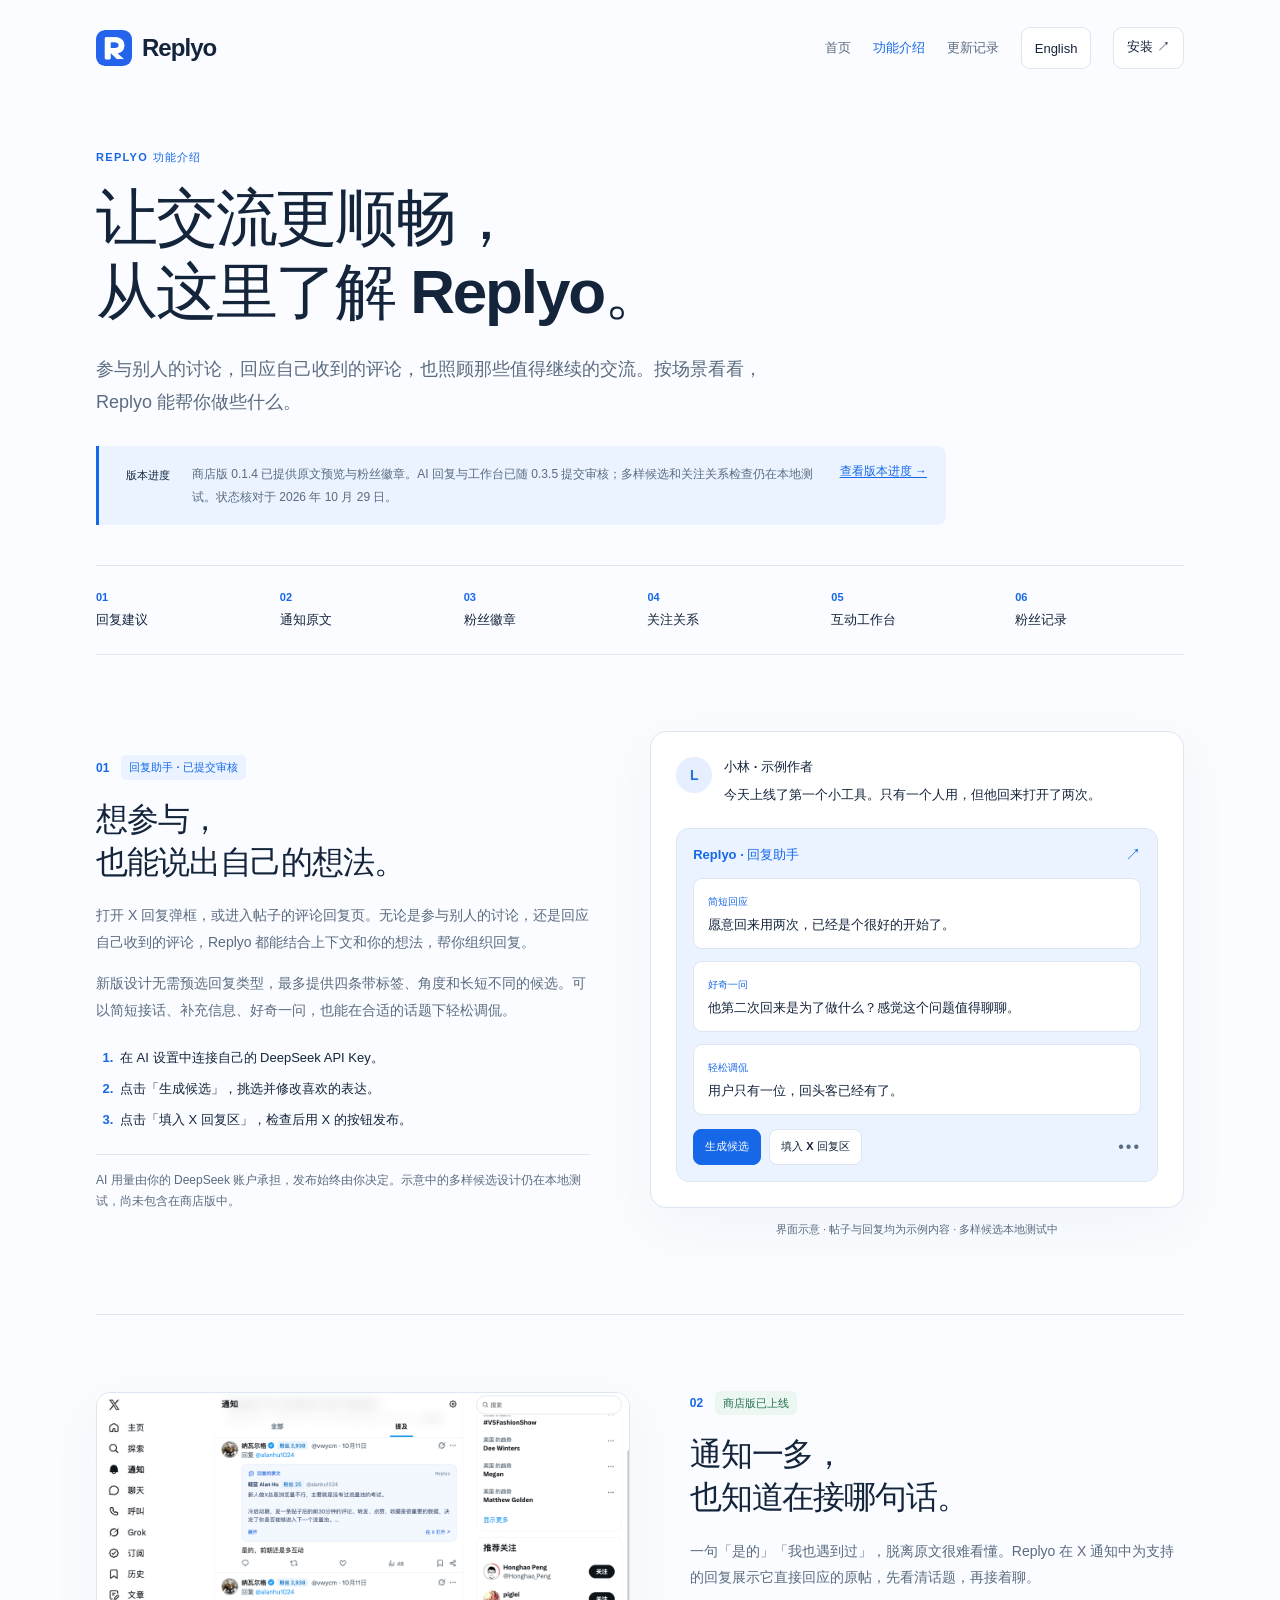
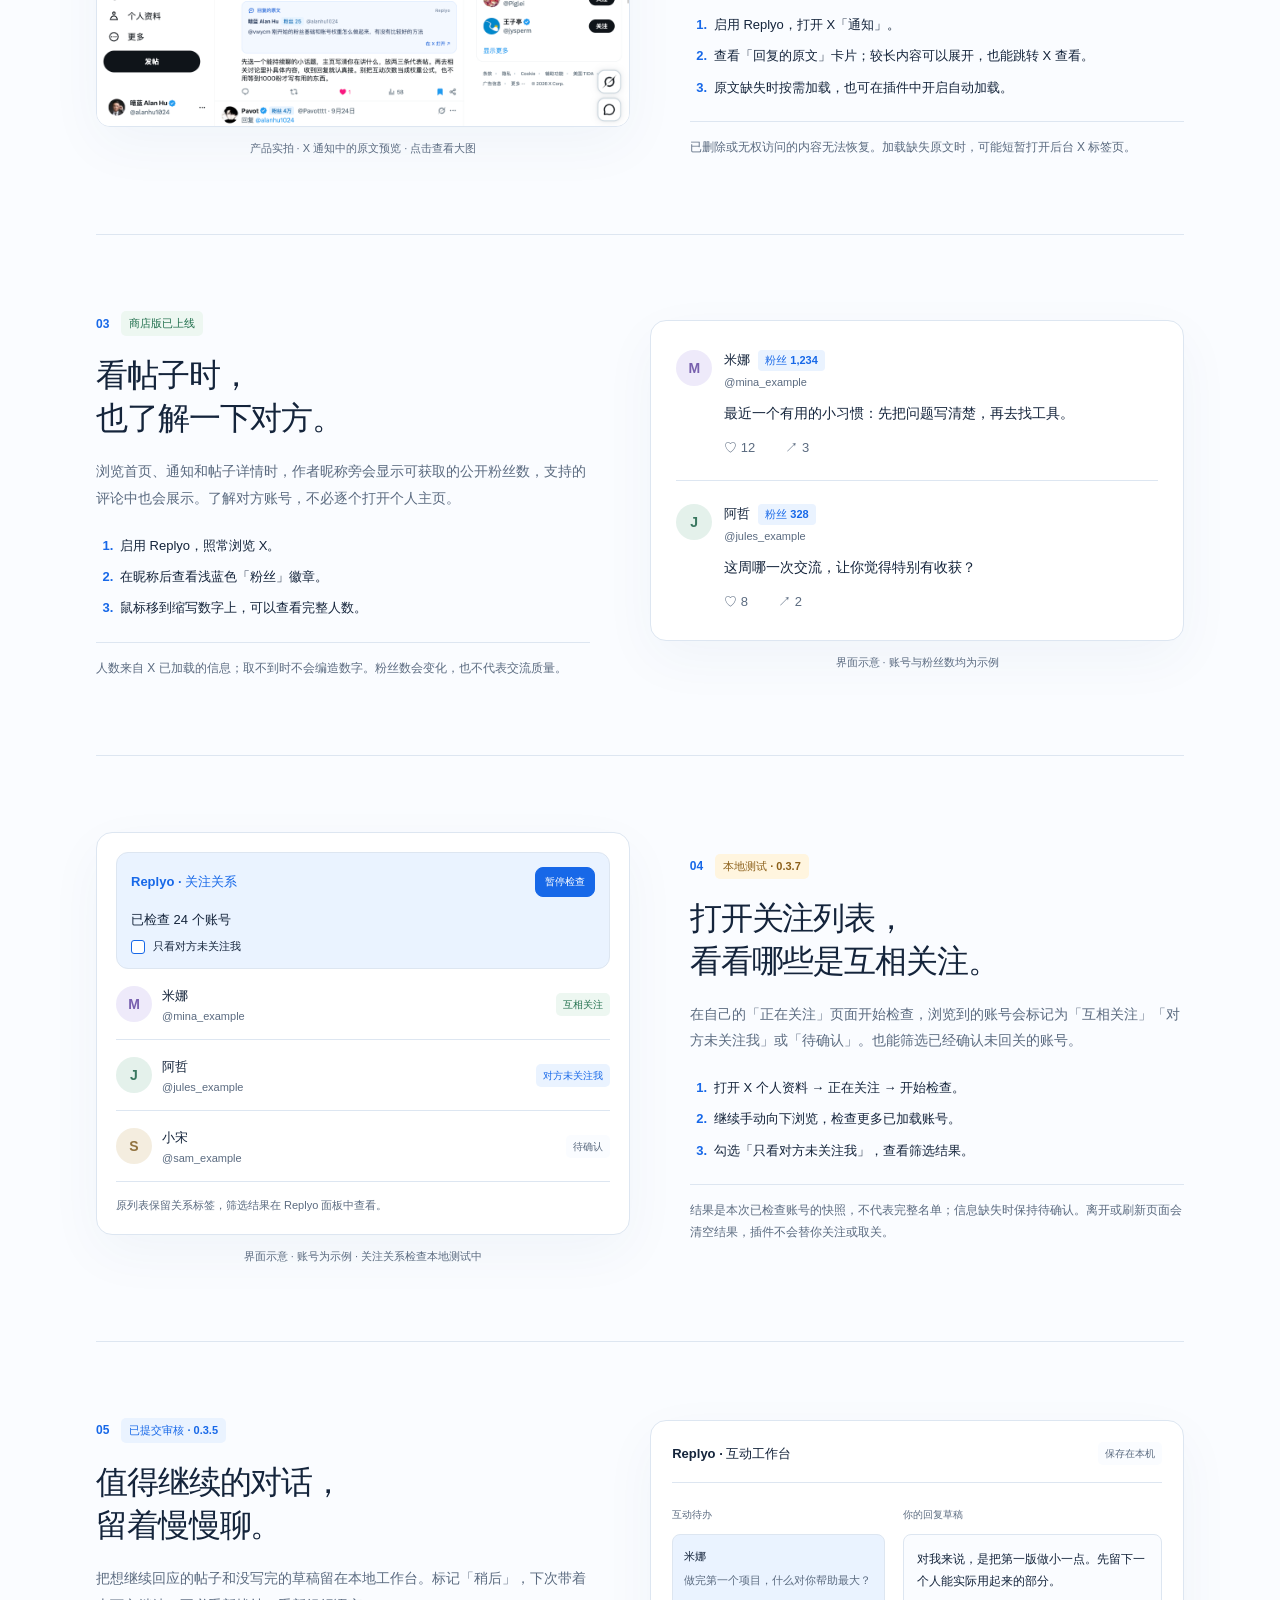
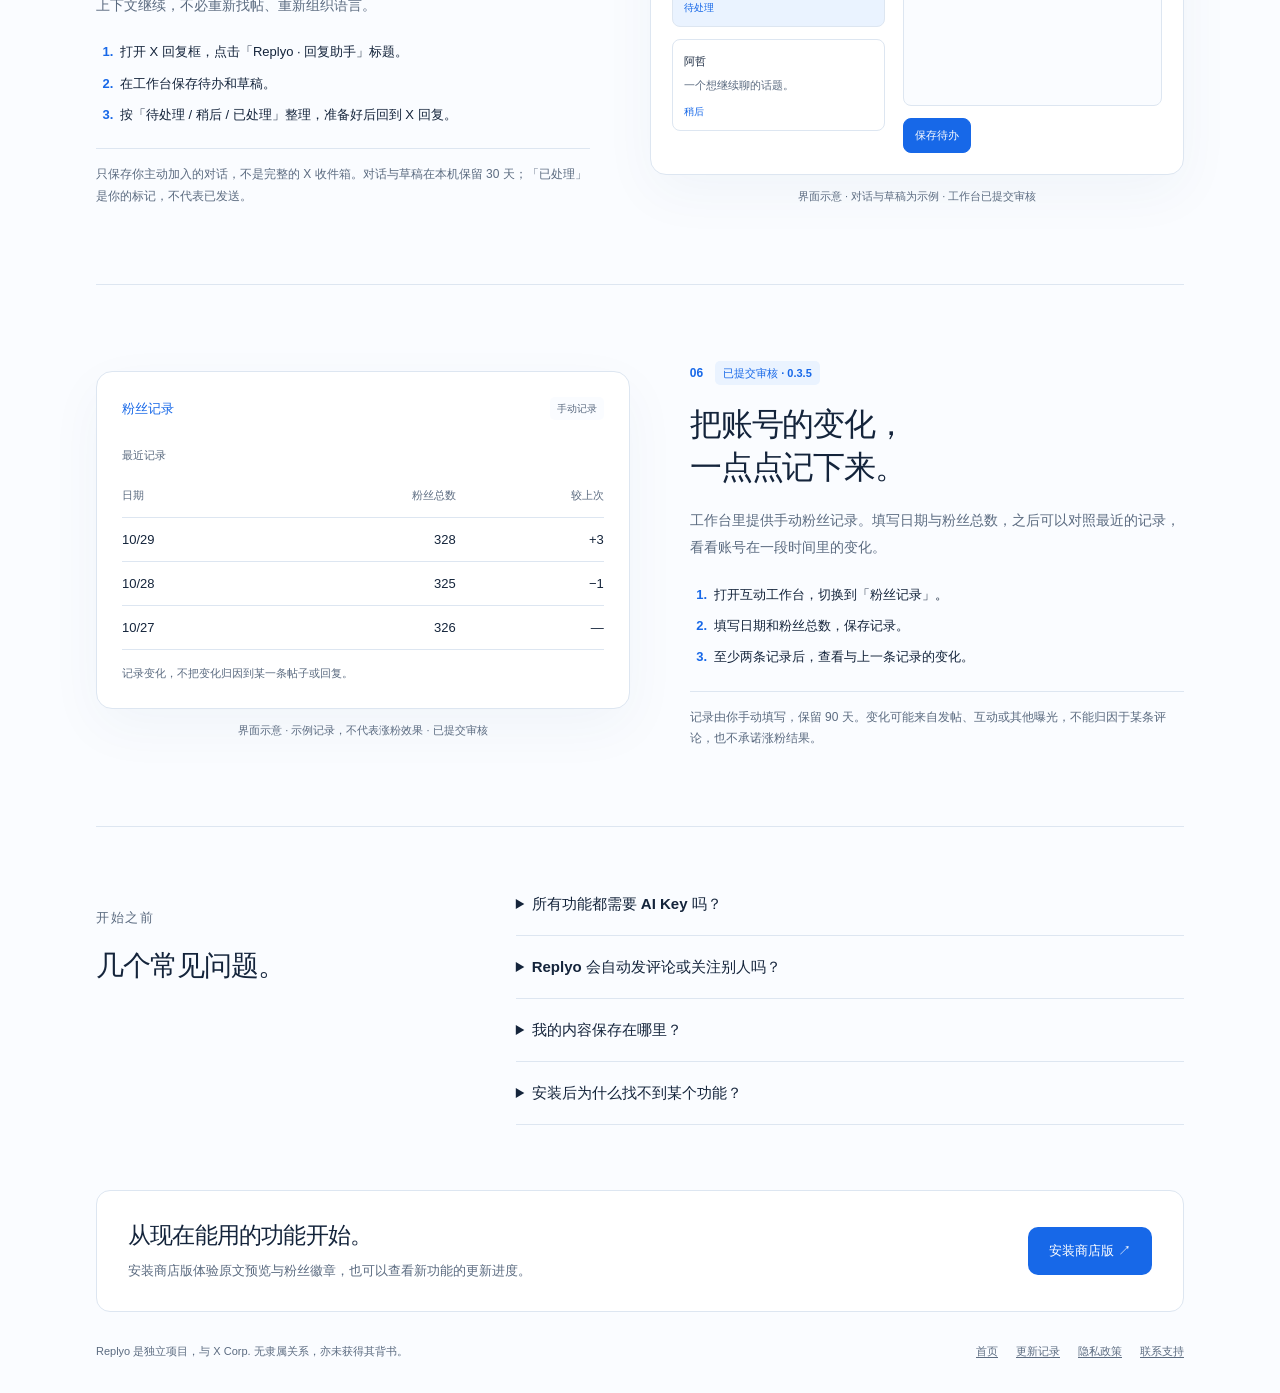
==== features.html @ 8ba9a34f "Add bilingual feature guide, release updates, and homepage navigation" ====
<!doctype html>
<html lang="zh-CN">
<head>
  <meta charset="utf-8">
  <meta name="viewport" content="width=device-width, initial-scale=1">
  <meta name="color-scheme" content="light dark">
  <meta name="theme-color" content="#1768e8">
  <meta name="description" content="完整了解 Replyo：回复建议、通知原文、粉丝徽章、关注关系检查、互动工作台与粉丝记录。按场景查看功能、使用方式和版本进度。" data-en-content="Explore every Replyo feature: reply ideas, notification context, follower badges, following checks, a conversation workspace and manual follower records. See how each works and when it is available.">
  <meta property="og:title" content="Replyo · 功能介绍" data-en-content="Replyo — Feature guide">
  <meta property="og:description" content="六个场景，了解 Replyo 如何帮你参与讨论、接住回应。" data-en-content="Six ways Replyo helps you join conversations and keep them going.">
  <meta property="og:type" content="website">
  <link rel="canonical" href="https://alanhu1024.github.io/replyo-site/features.html">
  <link rel="icon" type="image/png" href="icons/128.png">
  <link rel="stylesheet" href="features.css">
  <script src="features.js" defer></script>
  <title data-en="Replyo — Feature guide">Replyo · 功能介绍</title>
</head>
<body>
  <a class="skip-link" href="#main" data-en="Skip to content">跳到正文</a>
  <header class="site-header wrap">
    <a class="brand" href="index.html" aria-label="Replyo"><img src="icons/128.png" width="36" height="36" alt=""><span>Replyo</span></a>
    <nav class="site-nav" aria-label="主导航" data-en-aria="Main navigation">
      <a href="index.html" data-en="Home">首页</a>
      <a href="features.html" aria-current="page" data-en="Features">功能介绍</a>
      <a href="updates.html" data-en="Updates">更新记录</a>
      <button id="language-switch" class="language-switch" type="button" lang="en" aria-label="Switch to English" hidden>English</button>
      <a class="nav-install" href="https://chromewebstore.google.com/detail/gpedoibklaibdbjchonpnblacnphocmi" target="_blank" rel="noopener noreferrer" data-en="Install ↗">安装 ↗</a>
    </nav>
  </header>

  <main id="main" class="wrap">
    <section class="guide-intro" aria-labelledby="page-title">
      <p class="eyebrow" data-en="The Replyo guide">REPLYO 功能介绍</p>
      <h1 id="page-title" data-en="More room for the conversation.">让交流更顺畅，<br class="zh-break">从这里了解 Replyo。</h1>
      <p class="lede" data-en="Reply to a post that interests you, respond to comments on your own, and return to conversations worth continuing. Explore what Replyo can help with, one situation at a time.">参与别人的讨论，回应自己收到的评论，也照顾那些值得继续的交流。按场景看看，Replyo 能帮你做些什么。</p>
      <div class="release-summary">
        <span class="status" data-en="Release status">版本进度</span><p data-en="Reply context and follower badges are available in store version 0.1.4. AI replies and the workspace were submitted in 0.3.5; varied ideas and following checks remain in local testing. Status checked October 29, 2026.">商店版 0.1.4 已提供原文预览与粉丝徽章。AI 回复与工作台已随 0.3.5 提交审核；多样候选和关注关系检查仍在本地测试。状态核对于 2026 年 10 月 29 日。</p>
        <a href="updates.html" data-en="View release progress →">查看版本进度 →</a>
      </div>
    </section>

    <nav class="chapter-nav" aria-label="功能目录" data-en-aria="Feature contents">
      <a href="#reply-assistant"><span>01</span><strong data-en="Reply ideas">回复建议</strong></a>
      <a href="#reply-context"><span>02</span><strong data-en="Reply context">通知原文</strong></a>
      <a href="#follower-badges"><span>03</span><strong data-en="Follower badges">粉丝徽章</strong></a>
      <a href="#following-check"><span>04</span><strong data-en="Following checks">关注关系</strong></a>
      <a href="#workspace"><span>05</span><strong data-en="Your workspace">互动工作台</strong></a>
      <a href="#follower-log"><span>06</span><strong data-en="Follower records">粉丝记录</strong></a>
    </nav>

    <section class="feature-section" id="reply-assistant" aria-labelledby="reply-title">
      <div class="feature-copy">
        <div class="section-meta"><span class="number">01</span><span class="status pending" data-en="Reply assistant · Submitted for review">回复助手 · 已提交审核</span></div>
        <h2 id="reply-title" data-en="Find a way to say what you think.">想参与，<br>也能说出自己的想法。</h2>
        <p data-en="Open X’s reply dialog or the reply area on a post’s detail page. Replyo helps you turn the post and your own thoughts into a draft—whether you are joining someone else’s discussion or answering a comment on your post.">打开 X 回复弹框，或进入帖子的评论回复页。无论是参与别人的讨论，还是回应自己收到的评论，Replyo 都能结合上下文和你的想法，帮你组织回复。</p>
        <p data-en="The next design offers up to four labeled ideas with different angles and lengths, without asking you to choose a type first. Keep it short, add useful information, ask a question or share a friendly joke when the topic fits.">新版设计无需预选回复类型，最多提供四条带标签、角度和长短不同的候选。可以简短接话、补充信息、好奇一问，也能在合适的话题下轻松调侃。</p>
        <ol class="how-to">
          <li data-en="Connect your own DeepSeek API key in AI settings.">在 AI 设置中连接自己的 DeepSeek API Key。</li>
          <li data-en="Choose Generate ideas, then select and edit a candidate.">点击「生成候选」，挑选并修改喜欢的表达。</li>
          <li data-en="Insert into X reply, review it, and publish using X’s own button.">点击「填入 X 回复区」，检查后用 X 的按钮发布。</li>
        </ol>
        <p class="feature-note" data-en="AI usage is billed to your DeepSeek account. Publishing stays in your hands. The varied-candidate design shown here is in local testing, not yet in the store version.">AI 用量由你的 DeepSeek 账户承担，发布始终由你决定。示意中的多样候选设计仍在本地测试，尚未包含在商店版中。</p>
      </div>
      <figure class="demo-figure">
        <div class="demo-stage assistant-stage">
          <div class="demo-post"><span class="avatar blue">L</span><div><strong data-en="Lin · sample author">小林 · 示例作者</strong><p data-en="Shipped my first little tool today. Only one person used it, but they came back twice.">今天上线了第一个小工具。只有一个人用，但他回来打开了两次。</p></div></div>
          <div class="assistant-panel"><div class="demo-heading"><strong data-en="Replyo · Reply assistant">Replyo · 回复助手</strong><span aria-hidden="true">↗</span></div><div class="candidate"><span class="candidate-type" data-en="Keep it brief">简短回应</span><p data-en="Coming back twice is a pretty good first signal.">愿意回来用两次，已经是个很好的开始了。</p></div><div class="candidate"><span class="candidate-type" data-en="Ask a question">好奇一问</span><p data-en="What brought them back the second time? That might be worth a conversation.">他第二次回来是为了做什么？感觉这个问题值得聊聊。</p></div><div class="candidate"><span class="candidate-type" data-en="Keep it light">轻松调侃</span><p data-en="One user, two return visits. Your first regular has arrived.">用户只有一位，回头客已经有了。</p></div><div class="demo-actions"><span class="demo-button primary" data-en="Generate ideas">生成候选</span><span class="demo-button" data-en="Insert into X reply">填入 X 回复区</span><span class="demo-menu" aria-hidden="true">•••</span></div></div>
        </div>
        <figcaption data-en="Interface illustration · Fictional post and example replies · Varied candidates in local testing">界面示意 · 帖子与回复均为示例内容 · 多样候选本地测试中</figcaption>
      </figure>
    </section>

    <section class="feature-section reverse" id="reply-context" aria-labelledby="context-title">
      <div class="feature-copy">
        <div class="section-meta"><span class="number">02</span><span class="status available" data-en="Available in the store version">商店版已上线</span></div>
        <h2 id="context-title" data-en="Know which post a reply is answering.">通知一多，<br>也知道在接哪句话。</h2>
        <p data-en="A reply that says “exactly” makes little sense without its context. Replyo shows the directly replied-to post above supported replies in X notifications, so you can understand the conversation before responding.">一句「是的」「我也遇到过」，脱离原文很难看懂。Replyo 在 X 通知中为支持的回复展示它直接回应的原帖，先看清话题，再接着聊。</p>
        <ol class="how-to"><li data-en="Enable Replyo and open X notifications.">启用 Replyo，打开 X「通知」。</li><li data-en="Read the original-post card. Expand longer text or open it on X.">查看「回复的原文」卡片；较长内容可以展开，也能跳转 X 查看。</li><li data-en="Load missing context on demand, or enable automatic loading in the extension.">原文缺失时按需加载，也可在插件中开启自动加载。</li></ol>
        <p class="feature-note" data-en="Deleted or inaccessible posts cannot be recovered. Loading missing context may briefly open a temporary background X tab.">已删除或无权访问的内容无法恢复。加载缺失原文时，可能短暂打开后台 X 标签页。</p>
      </div>
      <figure class="demo-figure real-screenshot"><a href="images/replyo-context.png" target="_blank" rel="noopener noreferrer" aria-label="查看完整原文预览截图" data-en-aria="Open the full-size context screenshot"><img src="images/replyo-context.png" width="1280" height="800" alt="Replyo 在 X 通知中展示回复对应的原文卡片及粉丝徽章。" data-en-alt="Replyo showing the directly replied-to post and follower badges in X notifications." loading="lazy" decoding="async"></a><figcaption data-en="Product screenshot · Reply context in X notifications · Click to view full size">产品实拍 · X 通知中的原文预览 · 点击查看大图</figcaption></figure>
    </section>

    <section class="feature-section" id="follower-badges" aria-labelledby="badges-title">
      <div class="feature-copy">
        <div class="section-meta"><span class="number">03</span><span class="status available" data-en="Available in the store version">商店版已上线</span></div>
        <h2 id="badges-title" data-en="A little more context about the person.">看帖子时，<br>也了解一下对方。</h2>
        <p data-en="Available public follower counts appear beside the author’s name while you browse Home, notifications and post details. You can also see them on supported replies, without opening each profile.">浏览首页、通知和帖子详情时，作者昵称旁会显示可获取的公开粉丝数，支持的评论中也会展示。了解对方账号，不必逐个打开个人主页。</p>
        <ol class="how-to"><li data-en="Enable Replyo, then browse X as usual.">启用 Replyo，照常浏览 X。</li><li data-en="Look for the light-blue follower badge after the display name.">在昵称后查看浅蓝色「粉丝」徽章。</li><li data-en="Hover over abbreviated counts to see the full number.">鼠标移到缩写数字上，可以查看完整人数。</li></ol>
        <p class="feature-note" data-en="Counts use information X has already loaded. If a value is unavailable, no number is invented. Follower counts can change and are not a measure of conversation quality.">人数来自 X 已加载的信息；取不到时不会编造数字。粉丝数会变化，也不代表交流质量。</p>
      </div>
      <figure class="demo-figure"><div class="demo-stage feed-stage"><div class="sample-tweet"><span class="avatar violet">M</span><div><div class="sample-name"><strong data-en="Mina">米娜</strong><span class="follower-pill" data-en="1.2K followers">粉丝 1,234</span></div><span class="handle">@mina_example</span><p data-en="A small habit that helped me: write down the question before looking for a tool.">最近一个有用的小习惯：先把问题写清楚，再去找工具。</p><div class="tweet-meta" aria-hidden="true">♡ 12 <span>↗ 3</span></div></div></div><div class="sample-tweet"><span class="avatar teal">J</span><div><div class="sample-name"><strong data-en="Jules">阿哲</strong><span class="follower-pill" data-en="328 followers">粉丝 328</span></div><span class="handle">@jules_example</span><p data-en="What was the most useful conversation you had this week?">这周哪一次交流，让你觉得特别有收获？</p><div class="tweet-meta" aria-hidden="true">♡ 8 <span>↗ 2</span></div></div></div></div><figcaption data-en="Interface illustration · Fictional accounts and follower counts">界面示意 · 账号与粉丝数均为示例</figcaption></figure>
    </section>

    <section class="feature-section reverse" id="following-check" aria-labelledby="following-title">
      <div class="feature-copy">
        <div class="section-meta"><span class="number">04</span><span class="status testing" data-en="Local testing · 0.3.7">本地测试 · 0.3.7</span></div>
        <h2 id="following-title" data-en="See where following goes both ways.">打开关注列表，<br>看看哪些是互相关注。</h2>
        <p data-en="On your own Following page, start a check to label the accounts you browse: mutual, not following you, or unconfirmed. Filter the checked results to see accounts that explicitly do not follow you.">在自己的「正在关注」页面开始检查，浏览到的账号会标记为「互相关注」「对方未关注我」或「待确认」。也能筛选已经确认未回关的账号。</p>
        <ol class="how-to"><li data-en="Open your X profile → Following → Start checking.">打开 X 个人资料 → 正在关注 → 开始检查。</li><li data-en="Scroll the list yourself to check more loaded accounts.">继续手动向下浏览，检查更多已加载账号。</li><li data-en="Select Only not following me to view the filtered results.">勾选「只看对方未关注我」，查看筛选结果。</li></ol>
        <p class="feature-note" data-en="This is a snapshot of the accounts checked during this visit, not a complete account audit. Missing data stays unconfirmed. Results clear when you leave or refresh; Replyo does not follow or unfollow anyone.">结果是本次已检查账号的快照，不代表完整名单；信息缺失时保持待确认。离开或刷新页面会清空结果，插件不会替你关注或取关。</p>
      </div>
      <figure class="demo-figure"><div class="demo-stage relation-stage"><div class="relation-panel"><div class="demo-heading"><strong data-en="Replyo · Following relationships">Replyo · 关注关系</strong><span class="demo-button primary small" data-en="Pause">暂停检查</span></div><p data-en="24 accounts checked">已检查 24 个账号</p><div class="sample-filter"><span class="check-square" aria-hidden="true"></span><span data-en="Only not following me">只看对方未关注我</span></div></div><div class="relation-row"><span class="avatar violet">M</span><div><strong data-en="Mina">米娜</strong><span class="handle">@mina_example</span></div><span class="relation-state mutual" data-en="Mutual">互相关注</span></div><div class="relation-row"><span class="avatar teal">J</span><div><strong data-en="Jules">阿哲</strong><span class="handle">@jules_example</span></div><span class="relation-state one-way" data-en="Not following me">对方未关注我</span></div><div class="relation-row"><span class="avatar sand">S</span><div><strong data-en="Sam">小宋</strong><span class="handle">@sam_example</span></div><span class="relation-state" data-en="Unconfirmed">待确认</span></div><p class="demo-note" data-en="The labels remain on X’s list; filtering uses Replyo’s checked-results panel.">原列表保留关系标签，筛选结果在 Replyo 面板中查看。</p></div><figcaption data-en="Interface illustration · Fictional accounts · Following checks in local testing">界面示意 · 账号为示例 · 关注关系检查本地测试中</figcaption></figure>
    </section>

    <section class="feature-section" id="workspace" aria-labelledby="workspace-title">
      <div class="feature-copy">
        <div class="section-meta"><span class="number">05</span><span class="status pending" data-en="Submitted for review · 0.3.5">已提交审核 · 0.3.5</span></div>
        <h2 id="workspace-title" data-en="Come back with your thoughts intact.">值得继续的对话，<br>留着慢慢聊。</h2>
        <p data-en="Keep selected conversations and unfinished drafts in a local workspace. Mark a conversation for later, return to its context, and carry on when you have something to add.">把想继续回应的帖子和没写完的草稿留在本地工作台。标记「稍后」，下次带着上下文继续，不必重新找帖、重新组织语言。</p>
        <ol class="how-to"><li data-en="Open an X reply editor, then click the Replyo · Reply assistant title.">打开 X 回复框，点击「Replyo · 回复助手」标题。</li><li data-en="Save the conversation and draft to the workspace.">在工作台保存待办和草稿。</li><li data-en="Filter To do, Later or Done, then return to X when you are ready.">按「待处理 / 稍后 / 已处理」整理，准备好后回到 X 回复。</li></ol>
        <p class="feature-note" data-en="Only conversations you save are kept; this is not a complete X inbox. Saved conversations and drafts stay on this device for 30 days. Done is your own record, not a delivery receipt.">只保存你主动加入的对话，不是完整的 X 收件箱。对话与草稿在本机保留 30 天；「已处理」是你的标记，不代表已发送。</p>
      </div>
      <figure class="demo-figure"><div class="demo-stage workspace-stage"><div class="workspace-top"><strong data-en="Replyo · Workspace">Replyo · 互动工作台</strong><span class="local-tag" data-en="On this device">保存在本机</span></div><div class="workspace-demo-grid"><div class="mini-sidebar"><span class="mini-label" data-en="Saved conversations">互动待办</span><div class="saved-post selected"><strong data-en="Mina">米娜</strong><p data-en="What helped you finish your first project?">做完第一个项目，什么对你帮助最大？</p><span data-en="To do">待处理</span></div><div class="saved-post"><strong data-en="Jules">阿哲</strong><p data-en="A useful idea to come back to.">一个想继续聊的话题。</p><span data-en="Later">稍后</span></div></div><div class="mini-editor"><span class="mini-label" data-en="Your reply draft">你的回复草稿</span><div class="draft-paper" data-en="For me, it was making the first version smaller. I only kept the part that one person could try.">对我来说，是把第一版做小一点。先留下一个人能实际用起来的部分。</div><span class="demo-button primary" data-en="Save conversation">保存待办</span></div></div></div><figcaption data-en="Interface illustration · Fictional conversation and draft · Workspace submitted for review">界面示意 · 对话与草稿为示例 · 工作台已提交审核</figcaption></figure>
    </section>

    <section class="feature-section reverse" id="follower-log" aria-labelledby="log-title">
      <div class="feature-copy">
        <div class="section-meta"><span class="number">06</span><span class="status pending" data-en="Submitted for review · 0.3.5">已提交审核 · 0.3.5</span></div>
        <h2 id="log-title" data-en="Keep a simple record of change.">把账号的变化，<br>一点点记下来。</h2>
        <p data-en="The workspace includes a manual follower log. Record the date and total yourself, then compare recent entries to see how your account is changing over time.">工作台里提供手动粉丝记录。填写日期与粉丝总数，之后可以对照最近的记录，看看账号在一段时间里的变化。</p>
        <ol class="how-to"><li data-en="Open the workspace and choose Follower records.">打开互动工作台，切换到「粉丝记录」。</li><li data-en="Enter the date and your follower total, then save.">填写日期和粉丝总数，保存记录。</li><li data-en="After two entries, compare the change from the previous record.">至少两条记录后，查看与上一条记录的变化。</li></ol>
        <p class="feature-note" data-en="Entries are manual and kept for 90 days. Changes may come from posts, conversations or other exposure; they cannot be attributed to a particular reply. Replyo does not promise follower growth.">记录由你手动填写，保留 90 天。变化可能来自发帖、互动或其他曝光，不能归因于某条评论，也不承诺涨粉结果。</p>
      </div>
      <figure class="demo-figure"><div class="demo-stage log-stage"><div class="demo-heading"><strong data-en="Follower records">粉丝记录</strong><span class="local-tag" data-en="Manual entries">手动记录</span></div><p class="log-caption" data-en="Recent records">最近记录</p><table class="sample-table"><caption class="sr-only" data-en="Illustrative follower records, not real user results">示例粉丝记录，并非真实用户效果</caption><thead><tr><th data-en="Date">日期</th><th data-en="Followers">粉丝总数</th><th data-en="Change">较上次</th></tr></thead><tbody><tr><td>10/29</td><td>328</td><td>+3</td></tr><tr><td>10/28</td><td>325</td><td>−1</td></tr><tr><td>10/27</td><td>326</td><td>—</td></tr></tbody></table><p class="demo-note" data-en="A record of change, without assigning it to a particular post or reply.">记录变化，不把变化归因到某一条帖子或回复。</p></div><figcaption data-en="Interface illustration · Fictional entries, not a growth claim · Submitted for review">界面示意 · 示例记录，不代表涨粉效果 · 已提交审核</figcaption></figure>
    </section>

    <section class="faq" aria-labelledby="faq-title">
      <div><p class="eyebrow" data-en="Before you start">开始之前</p><h2 id="faq-title" data-en="A few things worth knowing.">几个常见问题。</h2></div>
      <div class="faq-items">
        <details><summary data-en="Do I need an AI key for every feature?">所有功能都需要 AI Key 吗？</summary><p data-en="No. Reply context, follower badges, following checks, manual drafts and records do not need an AI key. Only generating AI suggestions requires your own DeepSeek API key and balance, in a version that includes that feature.">不需要。原文预览、粉丝徽章、关注关系检查、手动草稿和记录都不依赖 AI Key。只有支持 AI 的版本中，生成候选需要自己的 DeepSeek API Key 和可用余额。</p></details>
        <details><summary data-en="Does Replyo publish replies or follow people for me?">Replyo 会自动发评论或关注别人吗？</summary><p data-en="No. You choose and edit a reply, explicitly insert or copy it, then publish it yourself on X. Relationship checks do not follow or unfollow accounts.">不会。你挑选、修改回复，主动填入或复制后，再到 X 自己发布。关注关系检查也不会自动关注或取消关注。</p></details>
        <details><summary data-en="Where is my information stored?">我的内容保存在哪里？</summary><p data-en="Context, saved conversations and records are handled locally. When you choose AI generation, selected text and your thoughts are sent directly to DeepSeek. Replyo has no developer-operated server or external usage analytics. See the privacy policy for the released version’s details.">上下文、已保存对话和记录在本地处理。主动选择 AI 生成时，所选文本与想法会直接发送给 DeepSeek。Replyo 没有开发者运营的后台服务器，也没有外部使用统计。已发布版本的具体说明见隐私政策。</p><a href="privacy.html" data-en="Read the privacy policy →">阅读隐私政策 →</a></details>
        <details><summary data-en="Why can’t I find a feature after installing?">安装后为什么找不到某个功能？</summary><p data-en="This page covers both released features and previews. Check the status beside each section: submitted and locally tested features are not yet included in the public store version. Features also appear in their relevant X pages, and Replyo must be enabled.">这页同时介绍已上线功能与新版预览。请看每节的状态：「已提交审核」「本地测试」的功能尚未包含在公开商店版中。不同功能也只在对应的 X 页面出现，并需要先启用 Replyo。</p><a href="updates.html" data-en="Check release progress →">查看版本进度 →</a></details>
      </div>
    </section>

    <section class="closing"><div><h2 data-en="Start with the features available today.">从现在能用的功能开始。</h2><p data-en="Install the store version, or follow the update notes for what is coming next.">安装商店版体验原文预览与粉丝徽章，也可以查看新功能的更新进度。</p></div><a class="cta" href="https://chromewebstore.google.com/detail/gpedoibklaibdbjchonpnblacnphocmi" target="_blank" rel="noopener noreferrer" data-en="Install the store version ↗">安装商店版 ↗</a></section>
  </main>
  <footer class="wrap"><p data-en="Replyo is an independent project, not affiliated with or endorsed by X Corp.">Replyo 是独立项目，与 X Corp. 无隶属关系，亦未获得其背书。</p><div class="footer-links"><a href="index.html" data-en="Home">首页</a><a href="updates.html" data-en="Updates">更新记录</a><a href="privacy.html" data-en="Privacy">隐私政策</a><a href="mailto:alanhu1024@gmail.com" data-en="Contact support">联系支持</a></div></footer>
</body>
</html>
---- features.css ----
:root{color-scheme:light dark;--paper:#fafcff;--surface:#fff;--ink:#14243b;--muted:#5b6b80;--blue:#1768e8;--tint:#eaf3ff;--line:#dde6f1;--green:#23714f;--green-tint:#edf7f1;--amber:#8c601a;--amber-tint:#fff5df;--shadow:0 18px 55px #1a43700b;font-family:-apple-system,BlinkMacSystemFont,"Segoe UI",sans-serif;font-synthesis:none}
*{box-sizing:border-box}html{scroll-behavior:smooth;scroll-padding-top:30px}body{margin:0;background:var(--paper);color:var(--ink);-webkit-font-smoothing:antialiased}a{color:var(--blue);text-underline-offset:.2em}button{font:inherit}a:focus-visible,button:focus-visible,summary:focus-visible{outline:3px solid var(--blue);outline-offset:5px;border-radius:4px}[hidden]{display:none!important}.wrap{max-width:1160px;margin:0 auto;padding:0 36px}.skip-link{position:absolute;left:20px;top:-70px;background:var(--surface);padding:10px 15px;z-index:5}.skip-link:focus{top:15px}.site-header{display:flex;align-items:center;justify-content:space-between;gap:24px;min-height:96px}.brand{display:inline-flex;align-items:center;gap:10px;font-size:24px;font-weight:750;letter-spacing:-.04em;color:var(--ink);text-decoration:none}.brand img{display:block;border-radius:9px}.site-nav{display:flex;align-items:center;gap:22px;flex-wrap:wrap}.site-nav a{font-size:13px;font-weight:550;text-decoration:none;color:var(--muted)}.site-nav a[aria-current]{color:var(--blue)}.site-nav a:hover{text-decoration:underline}.site-nav .nav-install,.language-switch{padding:10px 13px;border:1px solid var(--line);border-radius:9px;background:var(--surface);color:var(--ink);min-height:42px;font-size:13px}.language-switch{cursor:pointer}.guide-intro{padding:54px 0 40px;max-width:850px}.eyebrow{margin:0;color:var(--blue);font-size:11px;font-weight:750;letter-spacing:.12em;text-transform:uppercase}h1,h2,h3{letter-spacing:-.035em}h1{font-size:clamp(38px,5.1vw,62px);line-height:1.2;margin:16px 0 23px;font-weight:750}.lede{max-width:680px;font-size:18px;line-height:1.85;color:var(--muted);margin:0}.release-summary{display:flex;align-items:flex-start;gap:10px 14px;flex-wrap:wrap;margin-top:27px;padding:17px 19px;border-left:3px solid var(--blue);background:var(--tint);border-radius:0 9px 9px 0}.release-summary p{flex:1;min-width:240px;font-size:12px;line-height:1.85;margin:0;color:var(--muted)}.release-summary a{margin-left:auto;font-size:12px;font-weight:600}.status{display:inline-block;flex-shrink:0;padding:4px 8px;border-radius:5px;font-size:11px;font-weight:650;line-height:1.5}.status.available{color:var(--green);background:var(--green-tint)}.status.pending{color:var(--blue);background:var(--tint)}.status.testing{color:var(--amber);background:var(--amber-tint)}.chapter-nav{display:grid;grid-template-columns:repeat(6,1fr);border-top:1px solid var(--line);border-bottom:1px solid var(--line);padding:21px 0;gap:15px}.chapter-nav a{display:flex;flex-direction:column;gap:8px;text-decoration:none;color:var(--ink);padding:4px 0}.chapter-nav a:hover strong{color:var(--blue)}.chapter-nav span{color:var(--blue);font-size:11px;font-weight:650}.chapter-nav strong{font-size:13px;font-weight:600}.feature-section{display:grid;grid-template-columns:1fr 1.08fr;align-items:center;gap:60px;padding:76px 0;border-bottom:1px solid var(--line)}.feature-section.reverse{grid-template-columns:1.08fr 1fr}.feature-section.reverse .feature-copy{grid-column:2;grid-row:1}.feature-section.reverse .demo-figure{grid-column:1;grid-row:1}.section-meta{display:flex;align-items:center;gap:12px;flex-wrap:wrap}.number{color:var(--blue);font-size:12px;font-weight:700}.feature-copy h2{margin:18px 0;font-size:32px;line-height:1.35}.feature-copy>p{font-size:14px;line-height:1.9;color:var(--muted);margin:0 0 15px}.how-to{padding-left:21px;margin:22px 0;font-size:13px;line-height:1.8}.how-to li{padding-left:3px;margin:8px 0}.how-to li::marker{color:var(--blue);font-weight:650}.feature-copy .feature-note{font-size:12px;line-height:1.8;padding-top:15px;border-top:1px solid var(--line);margin:0}.demo-figure{margin:0;min-width:0}.demo-stage{padding:25px;border:1px solid var(--line);border-radius:16px;background:var(--surface);box-shadow:var(--shadow)}figcaption{margin-top:12px;font-size:11px;line-height:1.65;color:var(--muted);text-align:center}.real-screenshot img{display:block;width:100%;height:auto;border:1px solid var(--line);border-radius:14px;box-shadow:var(--shadow)}.demo-post,.sample-tweet{display:flex;gap:12px;align-items:flex-start}.avatar{display:grid;place-items:center;flex:0 0 36px;width:36px;height:36px;border-radius:50%;font-size:14px;font-weight:700}.avatar.blue{background:#e5efff;color:#2671d9}.avatar.violet{background:#eeeafa;color:#7860ae}.avatar.teal{background:#e4f1eb;color:#39775f}.avatar.sand{background:#f4eddf;color:#917340}.demo-post strong,.sample-tweet strong{font-size:13px}.demo-post p{margin:8px 0 0;font-size:13px;line-height:1.7}.assistant-panel{margin-top:22px;padding:16px;background:var(--tint);border:1px solid var(--line);border-radius:13px}.demo-heading{display:flex;align-items:center;justify-content:space-between;gap:12px;flex-wrap:wrap}.demo-heading strong{font-size:13px;color:var(--blue)}.demo-heading>span:not(.local-tag):not(.demo-button){color:var(--blue)}.candidate{margin-top:12px;background:var(--surface);padding:12px 14px;border:1px solid var(--line);border-radius:9px}.candidate-type{font-size:10px;font-weight:650;color:var(--blue)}.candidate p{font-size:13px;line-height:1.7;margin:5px 0 0}.demo-actions{display:flex;align-items:center;flex-wrap:wrap;gap:8px;margin-top:14px}.demo-button{display:inline-flex;align-items:center;justify-content:center;padding:9px 11px;border:1px solid var(--line);border-radius:8px;background:var(--surface);font-size:11px;line-height:1.4;font-weight:650;color:var(--ink)}.demo-button.primary{background:#1768e8;border-color:#1768e8;color:#fff}.demo-button.small{font-size:10px;padding:7px 9px}.demo-menu{margin-left:auto;color:var(--muted);letter-spacing:2px}.feed-stage{padding:6px 25px}.sample-tweet{padding:23px 0;border-bottom:1px solid var(--line)}.sample-tweet:last-child{border-bottom:0}.sample-tweet>div{min-width:0}.sample-name{display:flex;align-items:center;gap:8px;flex-wrap:wrap}.follower-pill{background:var(--tint);color:var(--blue);padding:3px 7px;font-size:11px;font-weight:650;border-radius:4px}.handle{display:block;color:var(--muted);font-size:11px;margin-top:5px;overflow-wrap:anywhere}.sample-tweet p{font-size:14px;line-height:1.8;margin:13px 0}.tweet-meta{font-size:13px;color:var(--muted);display:flex;gap:30px}.relation-stage{padding:19px}.relation-panel{padding:14px;border:1px solid var(--line);border-radius:12px;background:var(--tint)}.relation-panel p{margin:14px 0 10px;font-size:13px}.sample-filter{display:flex;align-items:center;gap:8px;font-size:11px}.check-square{width:14px;height:14px;border:1px solid var(--blue);border-radius:3px;background:var(--surface);color:var(--blue);font-size:11px;text-align:center;line-height:12px}.relation-row{display:flex;align-items:center;gap:10px;padding:17px 0;border-bottom:1px solid var(--line)}.relation-row>div{flex:1;min-width:0}.relation-row strong{font-size:13px}.relation-state{font-size:10px;line-height:1.5;padding:4px 7px;border-radius:5px;background:var(--paper);color:var(--muted);max-width:45%}.relation-state.mutual{background:var(--green-tint);color:var(--green)}.relation-state.one-way{background:var(--tint);color:var(--blue)}.demo-note{font-size:11px;line-height:1.7;color:var(--muted);margin:14px 0 0}.workspace-stage{padding:21px}.workspace-top{display:flex;align-items:center;justify-content:space-between;gap:10px;flex-wrap:wrap;padding-bottom:17px;border-bottom:1px solid var(--line);font-size:13px}.local-tag{font-size:10px;line-height:1.5;color:var(--muted);padding:4px 7px;border-radius:5px;background:var(--paper)}.workspace-demo-grid{display:grid;grid-template-columns:.9fr 1.1fr;gap:18px;padding-top:21px}.mini-label{font-size:10px;color:var(--muted);font-weight:650}.saved-post{padding:11px;border:1px solid var(--line);border-radius:8px;margin-top:12px}.saved-post.selected{background:var(--tint)}.saved-post strong{font-size:11px}.saved-post p{font-size:11px;line-height:1.7;color:var(--muted);margin:7px 0}.saved-post>span{font-size:10px;color:var(--blue)}.draft-paper{font-size:12px;line-height:1.85;min-height:172px;padding:13px;border:1px solid var(--line);border-radius:8px;margin:12px 0;background:var(--paper)}.log-stage{padding:25px}.log-caption{font-size:11px;color:var(--muted);margin-top:28px}.sample-table{width:100%;border-collapse:collapse;font-size:13px;text-align:right}.sample-table th{font-size:11px;color:var(--muted);font-weight:550}.sample-table td,.sample-table th{padding:14px 9px;border-bottom:1px solid var(--line)}.sample-table th:first-child,.sample-table td:first-child{text-align:left;padding-left:0}.sample-table th:last-child,.sample-table td:last-child{padding-right:0}.faq{display:grid;grid-template-columns:.7fr 1.3fr;gap:60px;padding:65px 0}.faq h2{margin:15px 0;font-size:28px;line-height:1.4}.faq details{border-bottom:1px solid var(--line);padding:19px 0}.faq details:first-child{padding-top:0}.faq summary{font-size:15px;font-weight:600;line-height:1.6;cursor:pointer}.faq p{font-size:13px;line-height:1.9;color:var(--muted);margin:14px 0 0}.faq details a{display:inline-block;font-size:13px;margin-top:12px}.closing{display:flex;align-items:center;justify-content:space-between;gap:24px;padding:28px 31px;border:1px solid var(--line);border-radius:14px;background:var(--surface)}.closing h2{font-size:23px;line-height:1.4;margin:0 0 8px}.closing p{font-size:13px;line-height:1.8;color:var(--muted);margin:0}.cta{display:inline-flex;align-items:center;justify-content:center;flex-shrink:0;padding:15px 21px;border-radius:10px;background:#1768e8;color:#fff;font-size:13px;font-weight:650;text-decoration:none}.cta:hover{background:#105bcc}footer.wrap{display:flex;justify-content:space-between;align-items:baseline;gap:20px;padding-top:30px;padding-bottom:32px;font-size:11px;line-height:1.8;color:var(--muted)}footer p{margin:0;max-width:430px}.footer-links{display:flex;gap:10px 18px;flex-wrap:wrap}.footer-links a{color:var(--muted)}.sr-only{position:absolute;width:1px;height:1px;padding:0;margin:-1px;overflow:hidden;clip:rect(0,0,0,0);white-space:nowrap;border:0}
@media(prefers-color-scheme:dark){:root{--paper:#0d1522;--surface:#142031;--ink:#edf3ff;--muted:#a5b3c8;--blue:#8ab6ff;--tint:#1a304e;--line:#293b50;--green:#8acda9;--green-tint:#19352d;--amber:#edc37b;--amber-tint:#362e22;--shadow:0 18px 55px #0002}}
@media(max-width:850px){.site-header{gap:16px}.site-nav{gap:15px}.site-nav .nav-install{display:none}.feature-section,.feature-section.reverse{grid-template-columns:1fr 1fr;gap:30px;padding:55px 0}.feature-copy h2{font-size:27px}.demo-stage{padding:18px}.workspace-demo-grid{gap:12px}.workspace-stage{padding:15px}.guide-intro{padding-top:40px}}
@media(max-width:640px){html{scroll-padding-top:20px}.wrap{padding:0 21px}.site-header{min-height:112px;flex-wrap:wrap;gap:13px;padding-top:19px;padding-bottom:18px}.brand{font-size:22px}.brand img{width:32px;height:32px}.site-nav{gap:18px;flex:1;justify-content:flex-end}.site-nav a{font-size:12px}.site-nav>a:first-child{display:none}.language-switch{padding:8px 10px;min-height:40px;font-size:12px}.guide-intro{padding:32px 0}.guide-intro h1{font-size:37px}.lede{font-size:16px;line-height:1.85}.release-summary{padding:14px 16px;gap:10px}.release-summary p{min-width:100%;font-size:12px}.release-summary a{margin-left:0}.chapter-nav{grid-template-columns:repeat(3,1fr);gap:17px 14px;padding:20px 0}.chapter-nav a{gap:6px}.chapter-nav strong{font-size:12px}.feature-section,.feature-section.reverse{grid-template-columns:1fr;gap:28px;padding:43px 0}.feature-section.reverse .feature-copy,.feature-section.reverse .demo-figure{grid-column:auto;grid-row:auto}.feature-copy h2{font-size:28px;margin:16px 0}.feature-copy>p{font-size:14px}.demo-stage{padding:20px}.demo-figure figcaption{font-size:10px}.assistant-panel{padding:13px}.workspace-stage{padding:16px}.workspace-demo-grid{gap:12px}.draft-paper{font-size:11px;padding:10px}.saved-post{padding:9px}.mini-label{font-size:10px}.faq{grid-template-columns:1fr;gap:25px;padding:43px 0}.faq h2{margin-bottom:0;font-size:26px}.faq summary{font-size:14px}.closing{flex-direction:column;align-items:stretch;padding:24px}.closing h2{font-size:22px}.closing .cta{width:100%}footer.wrap{flex-direction:column;gap:15px;padding-top:25px;padding-bottom:28px}.footer-links{gap:10px 21px}}
@media(max-width:380px){.site-nav{gap:12px}.site-nav a{font-size:11px}.brand{font-size:21px}.guide-intro h1{font-size:32px}.demo-stage{padding:15px}.demo-actions{gap:6px}.demo-button{font-size:10px;padding:8px}.workspace-demo-grid{grid-template-columns:1fr}.mini-sidebar{display:none}.draft-paper{min-height:110px}.relation-row{gap:7px}.relation-state{font-size:9px}.avatar{width:32px;height:32px;flex-basis:32px}}
@media(prefers-reduced-motion:reduce){html{scroll-behavior:auto}}
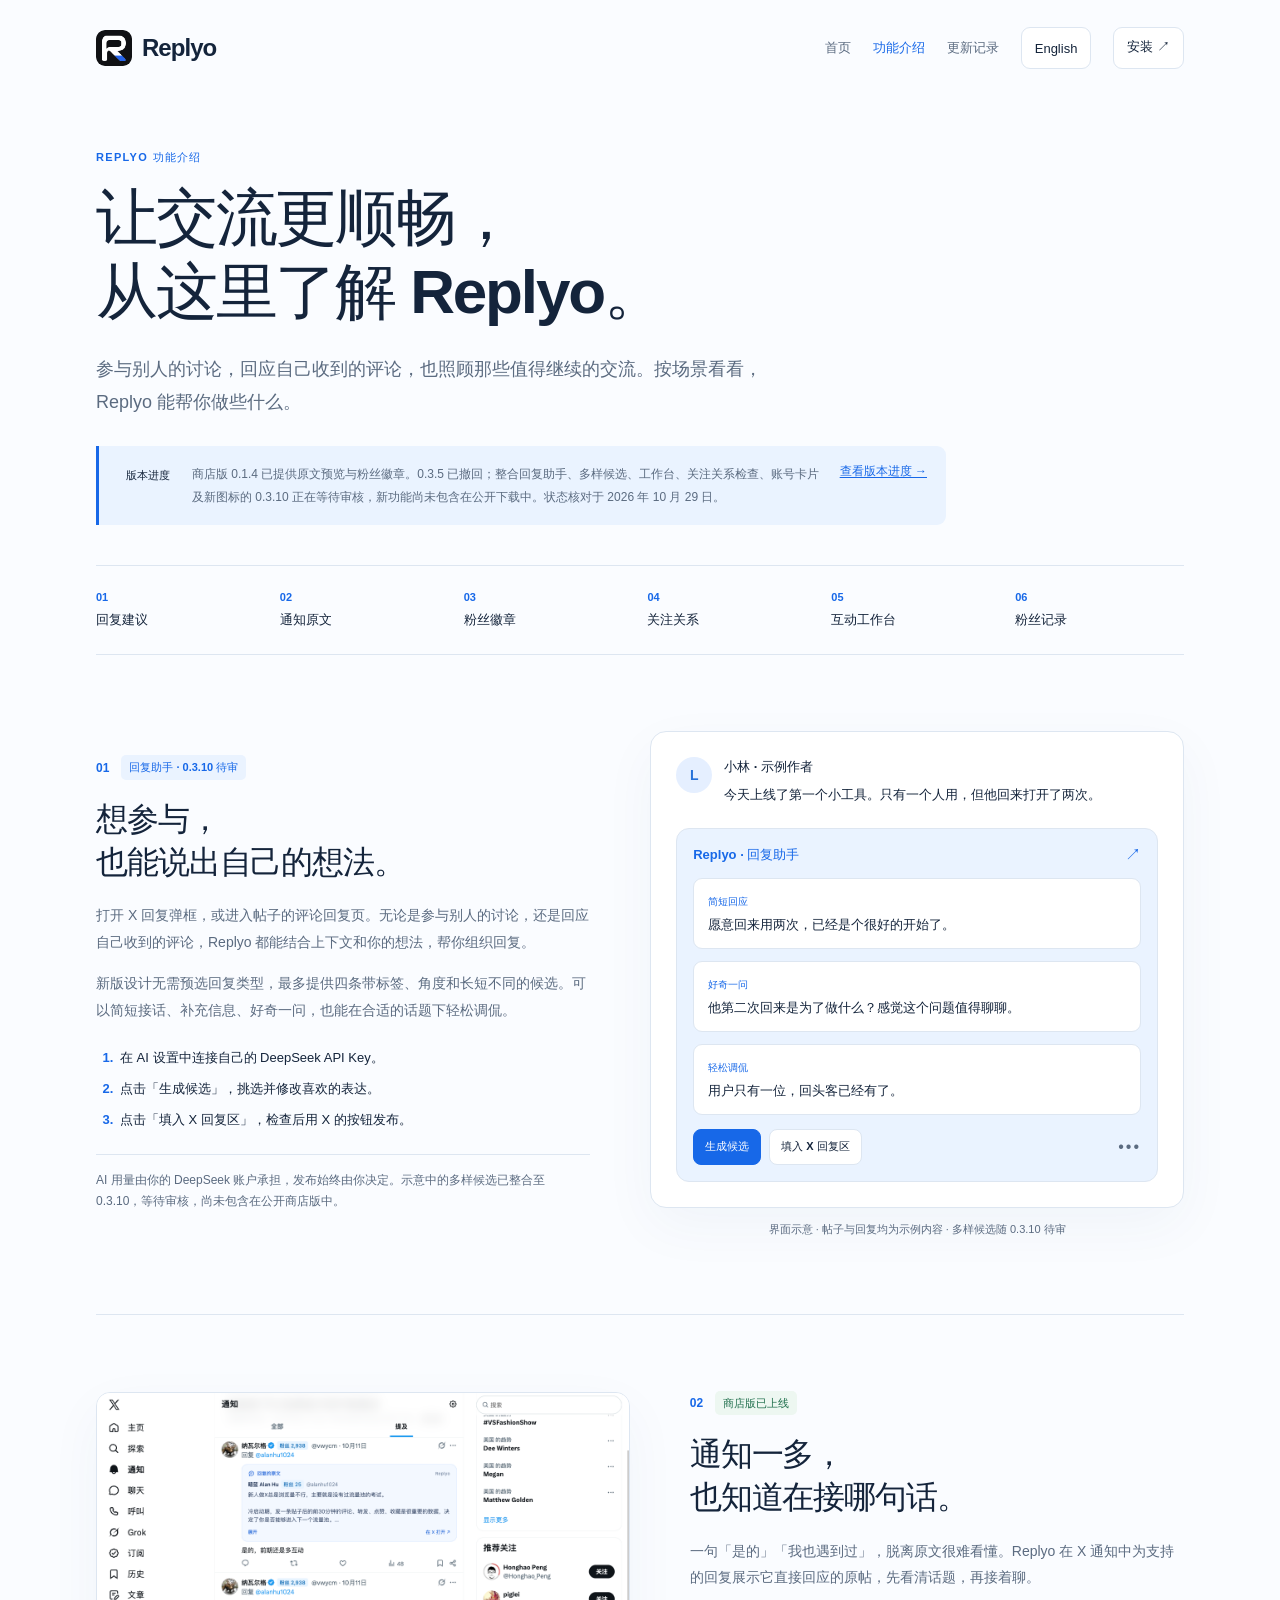
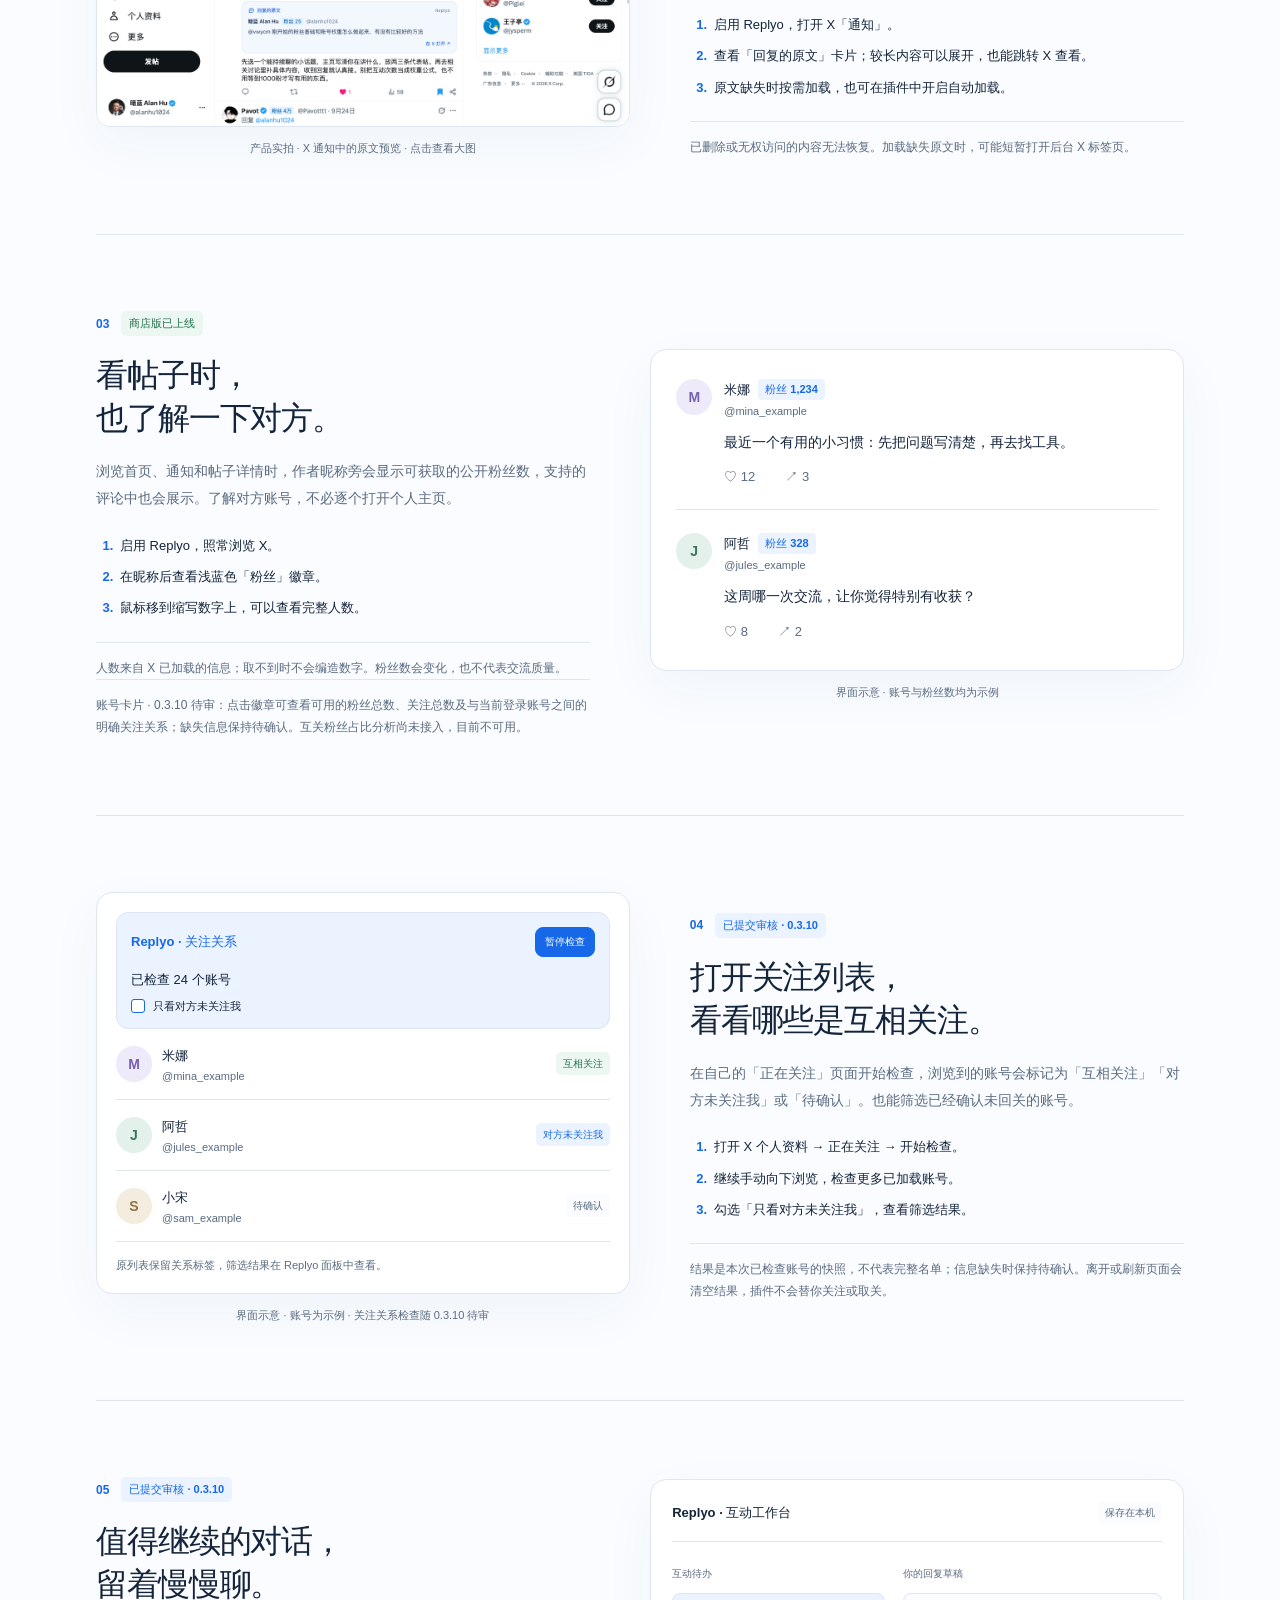
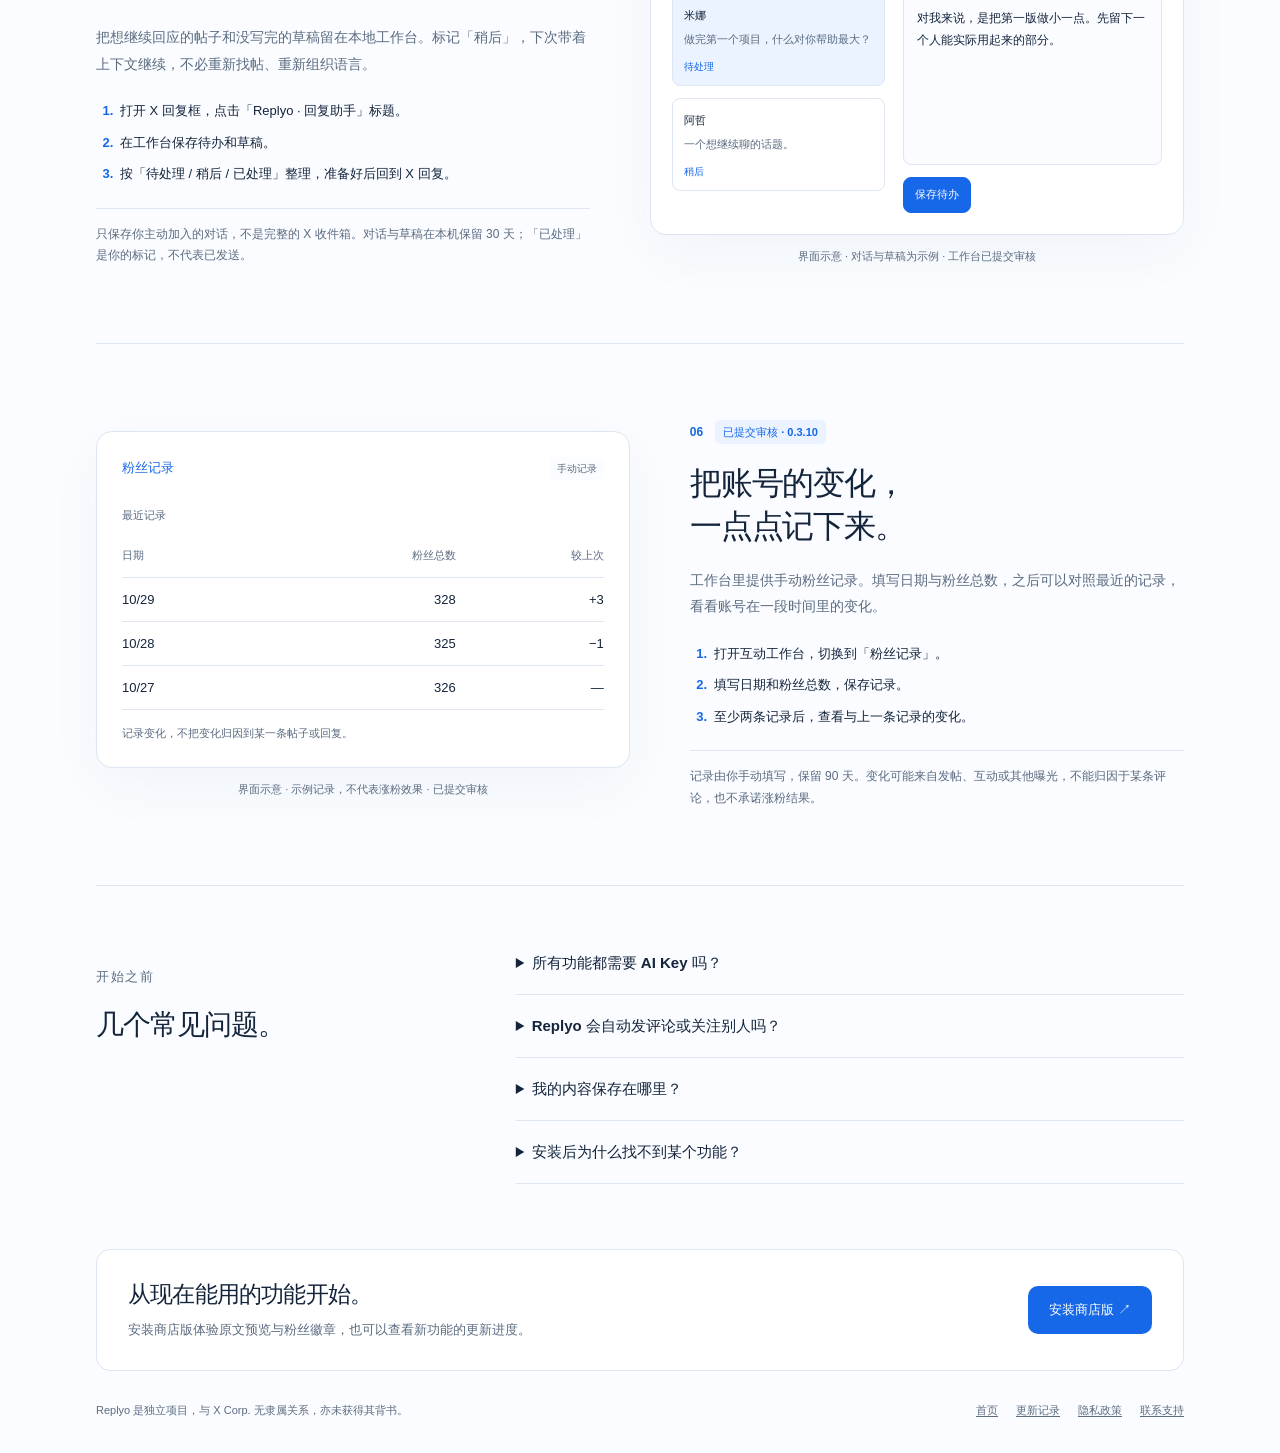
==== commit 85ddd627: "Record Replyo 0.3.10 submission and superseded review" ====
--- a/features.html
+++ b/features.html
@@ -34,7 +34,7 @@
       <h1 id="page-title" data-en="More room for the conversation.">让交流更顺畅，<br class="zh-break">从这里了解 Replyo。</h1>
       <p class="lede" data-en="Reply to a post that interests you, respond to comments on your own, and return to conversations worth continuing. Explore what Replyo can help with, one situation at a time.">参与别人的讨论，回应自己收到的评论，也照顾那些值得继续的交流。按场景看看，Replyo 能帮你做些什么。</p>
       <div class="release-summary">
-        <span class="status" data-en="Release status">版本进度</span><p data-en="Reply context and follower badges are available in store version 0.1.4. AI replies and the workspace were submitted in 0.3.5; varied ideas and following checks remain in local testing. Status checked October 29, 2026.">商店版 0.1.4 已提供原文预览与粉丝徽章。AI 回复与工作台已随 0.3.5 提交审核；多样候选和关注关系检查仍在本地测试。状态核对于 2026 年 10 月 29 日。</p>
+        <span class="status" data-en="Release status">版本进度</span><p data-en="Store version 0.1.4 provides reply context and follower badges. Version 0.3.5 was withdrawn; 0.3.10 combines the reply assistant, varied candidates, workspace, following checks, account cards and a new logo, and is awaiting review. These additions are not yet in the public download. Status checked October 29, 2026.">商店版 0.1.4 已提供原文预览与粉丝徽章。0.3.5 已撤回；整合回复助手、多样候选、工作台、关注关系检查、账号卡片及新图标的 0.3.10 正在等待审核，新功能尚未包含在公开下载中。状态核对于 2026 年 10 月 29 日。</p>
         <a href="updates.html" data-en="View release progress →">查看版本进度 →</a>
       </div>
     </section>
@@ -50,7 +50,7 @@
 
     <section class="feature-section" id="reply-assistant" aria-labelledby="reply-title">
       <div class="feature-copy">
-        <div class="section-meta"><span class="number">01</span><span class="status pending" data-en="Reply assistant · Submitted for review">回复助手 · 已提交审核</span></div>
+        <div class="section-meta"><span class="number">01</span><span class="status pending" data-en="Reply assistant · 0.3.10 awaiting review">回复助手 · 0.3.10 待审</span></div>
         <h2 id="reply-title" data-en="Find a way to say what you think.">想参与，<br>也能说出自己的想法。</h2>
         <p data-en="Open X’s reply dialog or the reply area on a post’s detail page. Replyo helps you turn the post and your own thoughts into a draft—whether you are joining someone else’s discussion or answering a comment on your post.">打开 X 回复弹框，或进入帖子的评论回复页。无论是参与别人的讨论，还是回应自己收到的评论，Replyo 都能结合上下文和你的想法，帮你组织回复。</p>
         <p data-en="The next design offers up to four labeled ideas with different angles and lengths, without asking you to choose a type first. Keep it short, add useful information, ask a question or share a friendly joke when the topic fits.">新版设计无需预选回复类型，最多提供四条带标签、角度和长短不同的候选。可以简短接话、补充信息、好奇一问，也能在合适的话题下轻松调侃。</p>
@@ -59,14 +59,14 @@
           <li data-en="Choose Generate ideas, then select and edit a candidate.">点击「生成候选」，挑选并修改喜欢的表达。</li>
           <li data-en="Insert into X reply, review it, and publish using X’s own button.">点击「填入 X 回复区」，检查后用 X 的按钮发布。</li>
         </ol>
-        <p class="feature-note" data-en="AI usage is billed to your DeepSeek account. Publishing stays in your hands. The varied-candidate design shown here is in local testing, not yet in the store version.">AI 用量由你的 DeepSeek 账户承担，发布始终由你决定。示意中的多样候选设计仍在本地测试，尚未包含在商店版中。</p>
+        <p class="feature-note" data-en="AI usage is billed to your DeepSeek account. Publishing stays in your hands. The varied candidates shown here are included in 0.3.10, awaiting review, and are not yet in the public store version.">AI 用量由你的 DeepSeek 账户承担，发布始终由你决定。示意中的多样候选已整合至 0.3.10，等待审核，尚未包含在公开商店版中。</p>
       </div>
       <figure class="demo-figure">
         <div class="demo-stage assistant-stage">
           <div class="demo-post"><span class="avatar blue">L</span><div><strong data-en="Lin · sample author">小林 · 示例作者</strong><p data-en="Shipped my first little tool today. Only one person used it, but they came back twice.">今天上线了第一个小工具。只有一个人用，但他回来打开了两次。</p></div></div>
           <div class="assistant-panel"><div class="demo-heading"><strong data-en="Replyo · Reply assistant">Replyo · 回复助手</strong><span aria-hidden="true">↗</span></div><div class="candidate"><span class="candidate-type" data-en="Keep it brief">简短回应</span><p data-en="Coming back twice is a pretty good first signal.">愿意回来用两次，已经是个很好的开始了。</p></div><div class="candidate"><span class="candidate-type" data-en="Ask a question">好奇一问</span><p data-en="What brought them back the second time? That might be worth a conversation.">他第二次回来是为了做什么？感觉这个问题值得聊聊。</p></div><div class="candidate"><span class="candidate-type" data-en="Keep it light">轻松调侃</span><p data-en="One user, two return visits. Your first regular has arrived.">用户只有一位，回头客已经有了。</p></div><div class="demo-actions"><span class="demo-button primary" data-en="Generate ideas">生成候选</span><span class="demo-button" data-en="Insert into X reply">填入 X 回复区</span><span class="demo-menu" aria-hidden="true">•••</span></div></div>
         </div>
-        <figcaption data-en="Interface illustration · Fictional post and example replies · Varied candidates in local testing">界面示意 · 帖子与回复均为示例内容 · 多样候选本地测试中</figcaption>
+        <figcaption data-en="Interface illustration · Fictional post and example replies · Varied candidates awaiting review in 0.3.10">界面示意 · 帖子与回复均为示例内容 · 多样候选随 0.3.10 待审</figcaption>
       </figure>
     </section>
 
@@ -88,24 +88,25 @@
         <p data-en="Available public follower counts appear beside the author’s name while you browse Home, notifications and post details. You can also see them on supported replies, without opening each profile.">浏览首页、通知和帖子详情时，作者昵称旁会显示可获取的公开粉丝数，支持的评论中也会展示。了解对方账号，不必逐个打开个人主页。</p>
         <ol class="how-to"><li data-en="Enable Replyo, then browse X as usual.">启用 Replyo，照常浏览 X。</li><li data-en="Look for the light-blue follower badge after the display name.">在昵称后查看浅蓝色「粉丝」徽章。</li><li data-en="Hover over abbreviated counts to see the full number.">鼠标移到缩写数字上，可以查看完整人数。</li></ol>
         <p class="feature-note" data-en="Counts use information X has already loaded. If a value is unavailable, no number is invented. Follower counts can change and are not a measure of conversation quality.">人数来自 X 已加载的信息；取不到时不会编造数字。粉丝数会变化，也不代表交流质量。</p>
+        <p class="feature-note" data-en="Account cards · 0.3.10 awaiting review: click a badge to see available follower/following totals and an explicit relationship with your signed-in account. Missing relationship data stays unconfirmed. Mutual-follower percentage analysis is not connected and remains unavailable.">账号卡片 · 0.3.10 待审：点击徽章可查看可用的粉丝总数、关注总数及与当前登录账号之间的明确关注关系；缺失信息保持待确认。互关粉丝占比分析尚未接入，目前不可用。</p>
       </div>
       <figure class="demo-figure"><div class="demo-stage feed-stage"><div class="sample-tweet"><span class="avatar violet">M</span><div><div class="sample-name"><strong data-en="Mina">米娜</strong><span class="follower-pill" data-en="1.2K followers">粉丝 1,234</span></div><span class="handle">@mina_example</span><p data-en="A small habit that helped me: write down the question before looking for a tool.">最近一个有用的小习惯：先把问题写清楚，再去找工具。</p><div class="tweet-meta" aria-hidden="true">♡ 12 <span>↗ 3</span></div></div></div><div class="sample-tweet"><span class="avatar teal">J</span><div><div class="sample-name"><strong data-en="Jules">阿哲</strong><span class="follower-pill" data-en="328 followers">粉丝 328</span></div><span class="handle">@jules_example</span><p data-en="What was the most useful conversation you had this week?">这周哪一次交流，让你觉得特别有收获？</p><div class="tweet-meta" aria-hidden="true">♡ 8 <span>↗ 2</span></div></div></div></div><figcaption data-en="Interface illustration · Fictional accounts and follower counts">界面示意 · 账号与粉丝数均为示例</figcaption></figure>
     </section>
 
     <section class="feature-section reverse" id="following-check" aria-labelledby="following-title">
       <div class="feature-copy">
-        <div class="section-meta"><span class="number">04</span><span class="status testing" data-en="Local testing · 0.3.7">本地测试 · 0.3.7</span></div>
+        <div class="section-meta"><span class="number">04</span><span class="status pending" data-en="Submitted for review · 0.3.10">已提交审核 · 0.3.10</span></div>
         <h2 id="following-title" data-en="See where following goes both ways.">打开关注列表，<br>看看哪些是互相关注。</h2>
         <p data-en="On your own Following page, start a check to label the accounts you browse: mutual, not following you, or unconfirmed. Filter the checked results to see accounts that explicitly do not follow you.">在自己的「正在关注」页面开始检查，浏览到的账号会标记为「互相关注」「对方未关注我」或「待确认」。也能筛选已经确认未回关的账号。</p>
         <ol class="how-to"><li data-en="Open your X profile → Following → Start checking.">打开 X 个人资料 → 正在关注 → 开始检查。</li><li data-en="Scroll the list yourself to check more loaded accounts.">继续手动向下浏览，检查更多已加载账号。</li><li data-en="Select Only not following me to view the filtered results.">勾选「只看对方未关注我」，查看筛选结果。</li></ol>
         <p class="feature-note" data-en="This is a snapshot of the accounts checked during this visit, not a complete account audit. Missing data stays unconfirmed. Results clear when you leave or refresh; Replyo does not follow or unfollow anyone.">结果是本次已检查账号的快照，不代表完整名单；信息缺失时保持待确认。离开或刷新页面会清空结果，插件不会替你关注或取关。</p>
       </div>
-      <figure class="demo-figure"><div class="demo-stage relation-stage"><div class="relation-panel"><div class="demo-heading"><strong data-en="Replyo · Following relationships">Replyo · 关注关系</strong><span class="demo-button primary small" data-en="Pause">暂停检查</span></div><p data-en="24 accounts checked">已检查 24 个账号</p><div class="sample-filter"><span class="check-square" aria-hidden="true"></span><span data-en="Only not following me">只看对方未关注我</span></div></div><div class="relation-row"><span class="avatar violet">M</span><div><strong data-en="Mina">米娜</strong><span class="handle">@mina_example</span></div><span class="relation-state mutual" data-en="Mutual">互相关注</span></div><div class="relation-row"><span class="avatar teal">J</span><div><strong data-en="Jules">阿哲</strong><span class="handle">@jules_example</span></div><span class="relation-state one-way" data-en="Not following me">对方未关注我</span></div><div class="relation-row"><span class="avatar sand">S</span><div><strong data-en="Sam">小宋</strong><span class="handle">@sam_example</span></div><span class="relation-state" data-en="Unconfirmed">待确认</span></div><p class="demo-note" data-en="The labels remain on X’s list; filtering uses Replyo’s checked-results panel.">原列表保留关系标签，筛选结果在 Replyo 面板中查看。</p></div><figcaption data-en="Interface illustration · Fictional accounts · Following checks in local testing">界面示意 · 账号为示例 · 关注关系检查本地测试中</figcaption></figure>
+      <figure class="demo-figure"><div class="demo-stage relation-stage"><div class="relation-panel"><div class="demo-heading"><strong data-en="Replyo · Following relationships">Replyo · 关注关系</strong><span class="demo-button primary small" data-en="Pause">暂停检查</span></div><p data-en="24 accounts checked">已检查 24 个账号</p><div class="sample-filter"><span class="check-square" aria-hidden="true"></span><span data-en="Only not following me">只看对方未关注我</span></div></div><div class="relation-row"><span class="avatar violet">M</span><div><strong data-en="Mina">米娜</strong><span class="handle">@mina_example</span></div><span class="relation-state mutual" data-en="Mutual">互相关注</span></div><div class="relation-row"><span class="avatar teal">J</span><div><strong data-en="Jules">阿哲</strong><span class="handle">@jules_example</span></div><span class="relation-state one-way" data-en="Not following me">对方未关注我</span></div><div class="relation-row"><span class="avatar sand">S</span><div><strong data-en="Sam">小宋</strong><span class="handle">@sam_example</span></div><span class="relation-state" data-en="Unconfirmed">待确认</span></div><p class="demo-note" data-en="The labels remain on X’s list; filtering uses Replyo’s checked-results panel.">原列表保留关系标签，筛选结果在 Replyo 面板中查看。</p></div><figcaption data-en="Interface illustration · Fictional accounts · Following checks awaiting review in 0.3.10">界面示意 · 账号为示例 · 关注关系检查随 0.3.10 待审</figcaption></figure>
     </section>
 
     <section class="feature-section" id="workspace" aria-labelledby="workspace-title">
       <div class="feature-copy">
-        <div class="section-meta"><span class="number">05</span><span class="status pending" data-en="Submitted for review · 0.3.5">已提交审核 · 0.3.5</span></div>
+        <div class="section-meta"><span class="number">05</span><span class="status pending" data-en="Submitted for review · 0.3.10">已提交审核 · 0.3.10</span></div>
         <h2 id="workspace-title" data-en="Come back with your thoughts intact.">值得继续的对话，<br>留着慢慢聊。</h2>
         <p data-en="Keep selected conversations and unfinished drafts in a local workspace. Mark a conversation for later, return to its context, and carry on when you have something to add.">把想继续回应的帖子和没写完的草稿留在本地工作台。标记「稍后」，下次带着上下文继续，不必重新找帖、重新组织语言。</p>
         <ol class="how-to"><li data-en="Open an X reply editor, then click the Replyo · Reply assistant title.">打开 X 回复框，点击「Replyo · 回复助手」标题。</li><li data-en="Save the conversation and draft to the workspace.">在工作台保存待办和草稿。</li><li data-en="Filter To do, Later or Done, then return to X when you are ready.">按「待处理 / 稍后 / 已处理」整理，准备好后回到 X 回复。</li></ol>
@@ -116,7 +117,7 @@
 
     <section class="feature-section reverse" id="follower-log" aria-labelledby="log-title">
       <div class="feature-copy">
-        <div class="section-meta"><span class="number">06</span><span class="status pending" data-en="Submitted for review · 0.3.5">已提交审核 · 0.3.5</span></div>
+        <div class="section-meta"><span class="number">06</span><span class="status pending" data-en="Submitted for review · 0.3.10">已提交审核 · 0.3.10</span></div>
         <h2 id="log-title" data-en="Keep a simple record of change.">把账号的变化，<br>一点点记下来。</h2>
         <p data-en="The workspace includes a manual follower log. Record the date and total yourself, then compare recent entries to see how your account is changing over time.">工作台里提供手动粉丝记录。填写日期与粉丝总数，之后可以对照最近的记录，看看账号在一段时间里的变化。</p>
         <ol class="how-to"><li data-en="Open the workspace and choose Follower records.">打开互动工作台，切换到「粉丝记录」。</li><li data-en="Enter the date and your follower total, then save.">填写日期和粉丝总数，保存记录。</li><li data-en="After two entries, compare the change from the previous record.">至少两条记录后，查看与上一条记录的变化。</li></ol>
@@ -131,7 +132,7 @@
         <details><summary data-en="Do I need an AI key for every feature?">所有功能都需要 AI Key 吗？</summary><p data-en="No. Reply context, follower badges, following checks, manual drafts and records do not need an AI key. Only generating AI suggestions requires your own DeepSeek API key and balance, in a version that includes that feature.">不需要。原文预览、粉丝徽章、关注关系检查、手动草稿和记录都不依赖 AI Key。只有支持 AI 的版本中，生成候选需要自己的 DeepSeek API Key 和可用余额。</p></details>
         <details><summary data-en="Does Replyo publish replies or follow people for me?">Replyo 会自动发评论或关注别人吗？</summary><p data-en="No. You choose and edit a reply, explicitly insert or copy it, then publish it yourself on X. Relationship checks do not follow or unfollow accounts.">不会。你挑选、修改回复，主动填入或复制后，再到 X 自己发布。关注关系检查也不会自动关注或取消关注。</p></details>
         <details><summary data-en="Where is my information stored?">我的内容保存在哪里？</summary><p data-en="Context, saved conversations and records are handled locally. When you choose AI generation, selected text and your thoughts are sent directly to DeepSeek. Replyo has no developer-operated server or external usage analytics. See the privacy policy for the released version’s details.">上下文、已保存对话和记录在本地处理。主动选择 AI 生成时，所选文本与想法会直接发送给 DeepSeek。Replyo 没有开发者运营的后台服务器，也没有外部使用统计。已发布版本的具体说明见隐私政策。</p><a href="privacy.html" data-en="Read the privacy policy →">阅读隐私政策 →</a></details>
-        <details><summary data-en="Why can’t I find a feature after installing?">安装后为什么找不到某个功能？</summary><p data-en="This page covers both released features and previews. Check the status beside each section: submitted and locally tested features are not yet included in the public store version. Features also appear in their relevant X pages, and Replyo must be enabled.">这页同时介绍已上线功能与新版预览。请看每节的状态：「已提交审核」「本地测试」的功能尚未包含在公开商店版中。不同功能也只在对应的 X 页面出现，并需要先启用 Replyo。</p><a href="updates.html" data-en="Check release progress →">查看版本进度 →</a></details>
+        <details><summary data-en="Why can’t I find a feature after installing?">安装后为什么找不到某个功能？</summary><p data-en="This page covers both released features and previews. Public version 0.1.4 does not yet include the new features awaiting review in 0.3.10. Check each section’s status. Features appear in their relevant X pages, and Replyo must be enabled.">这页同时介绍已上线功能与新版预览。公开版 0.1.4 尚未包含随 0.3.10 等待审核的新功能，请看每节的状态。不同功能只在对应的 X 页面出现，并需要先启用 Replyo。</p><a href="updates.html" data-en="Check release progress →">查看版本进度 →</a></details>
       </div>
     </section>
 
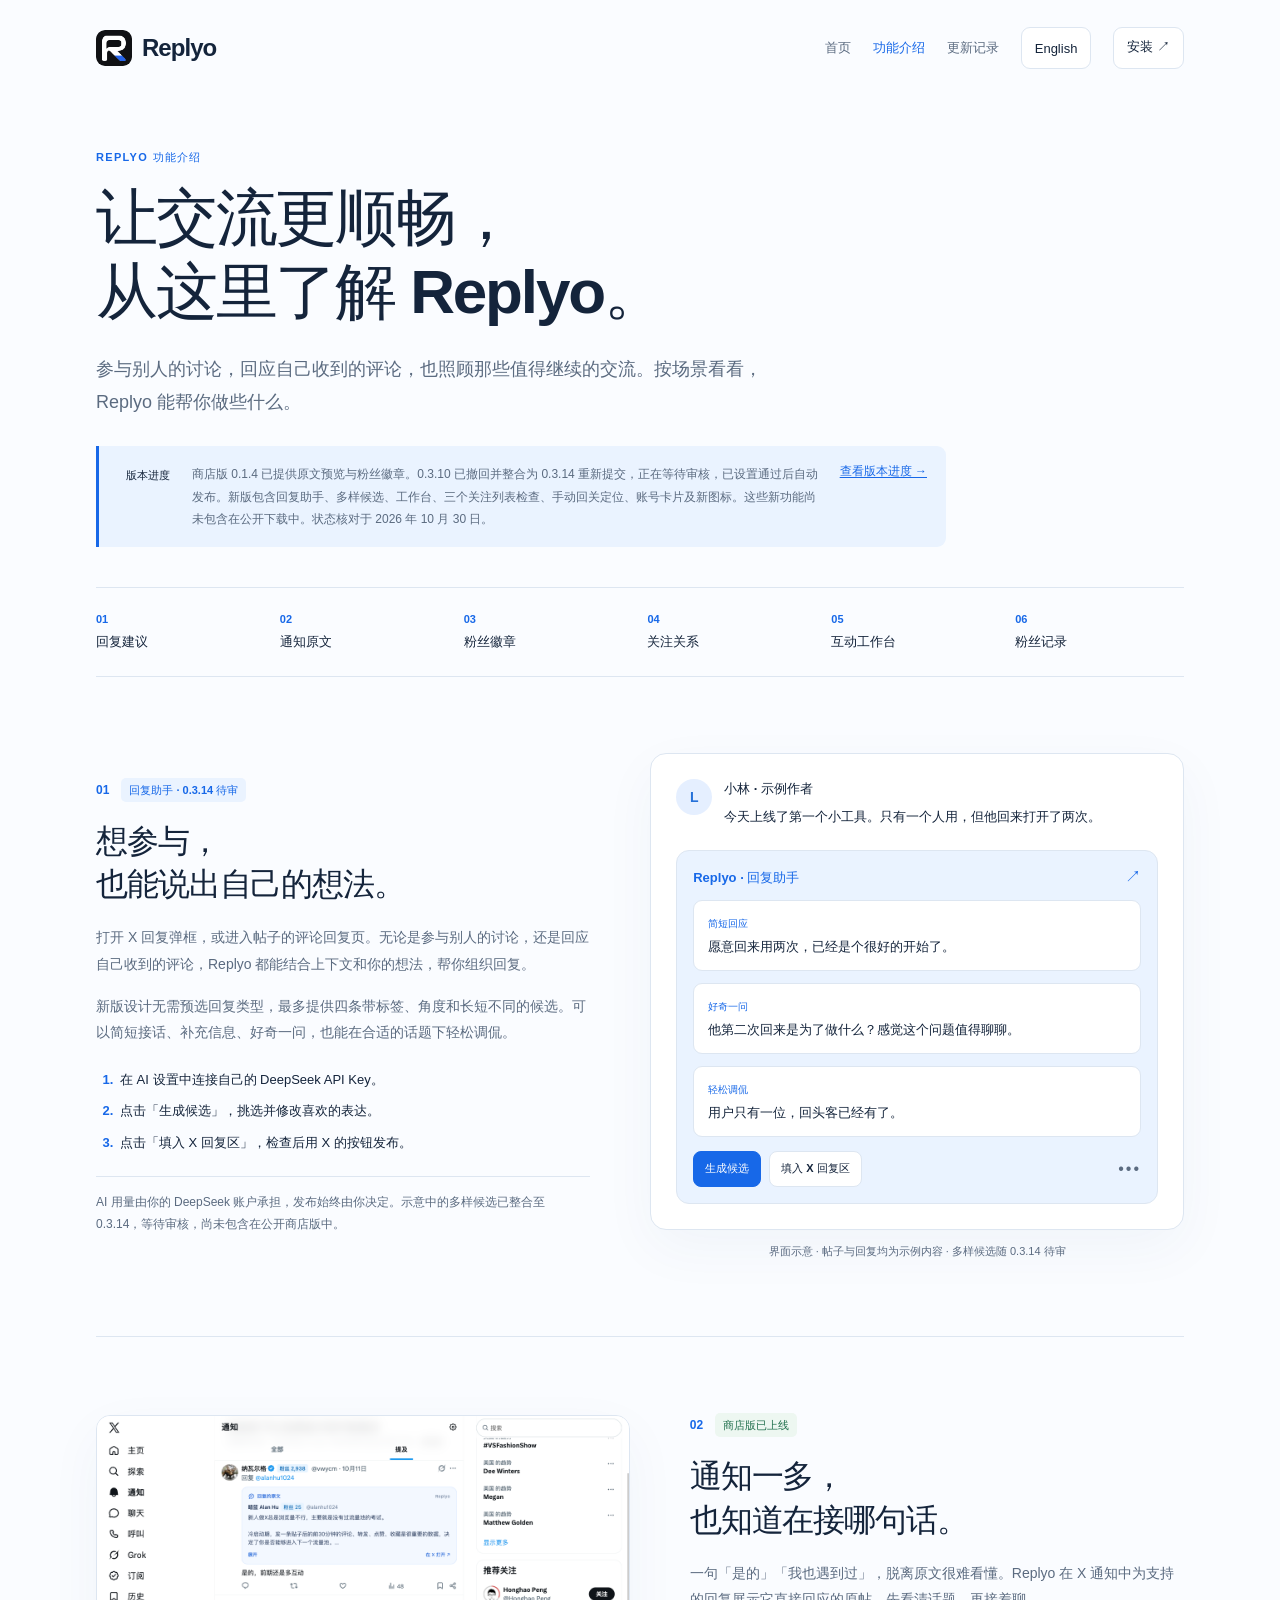
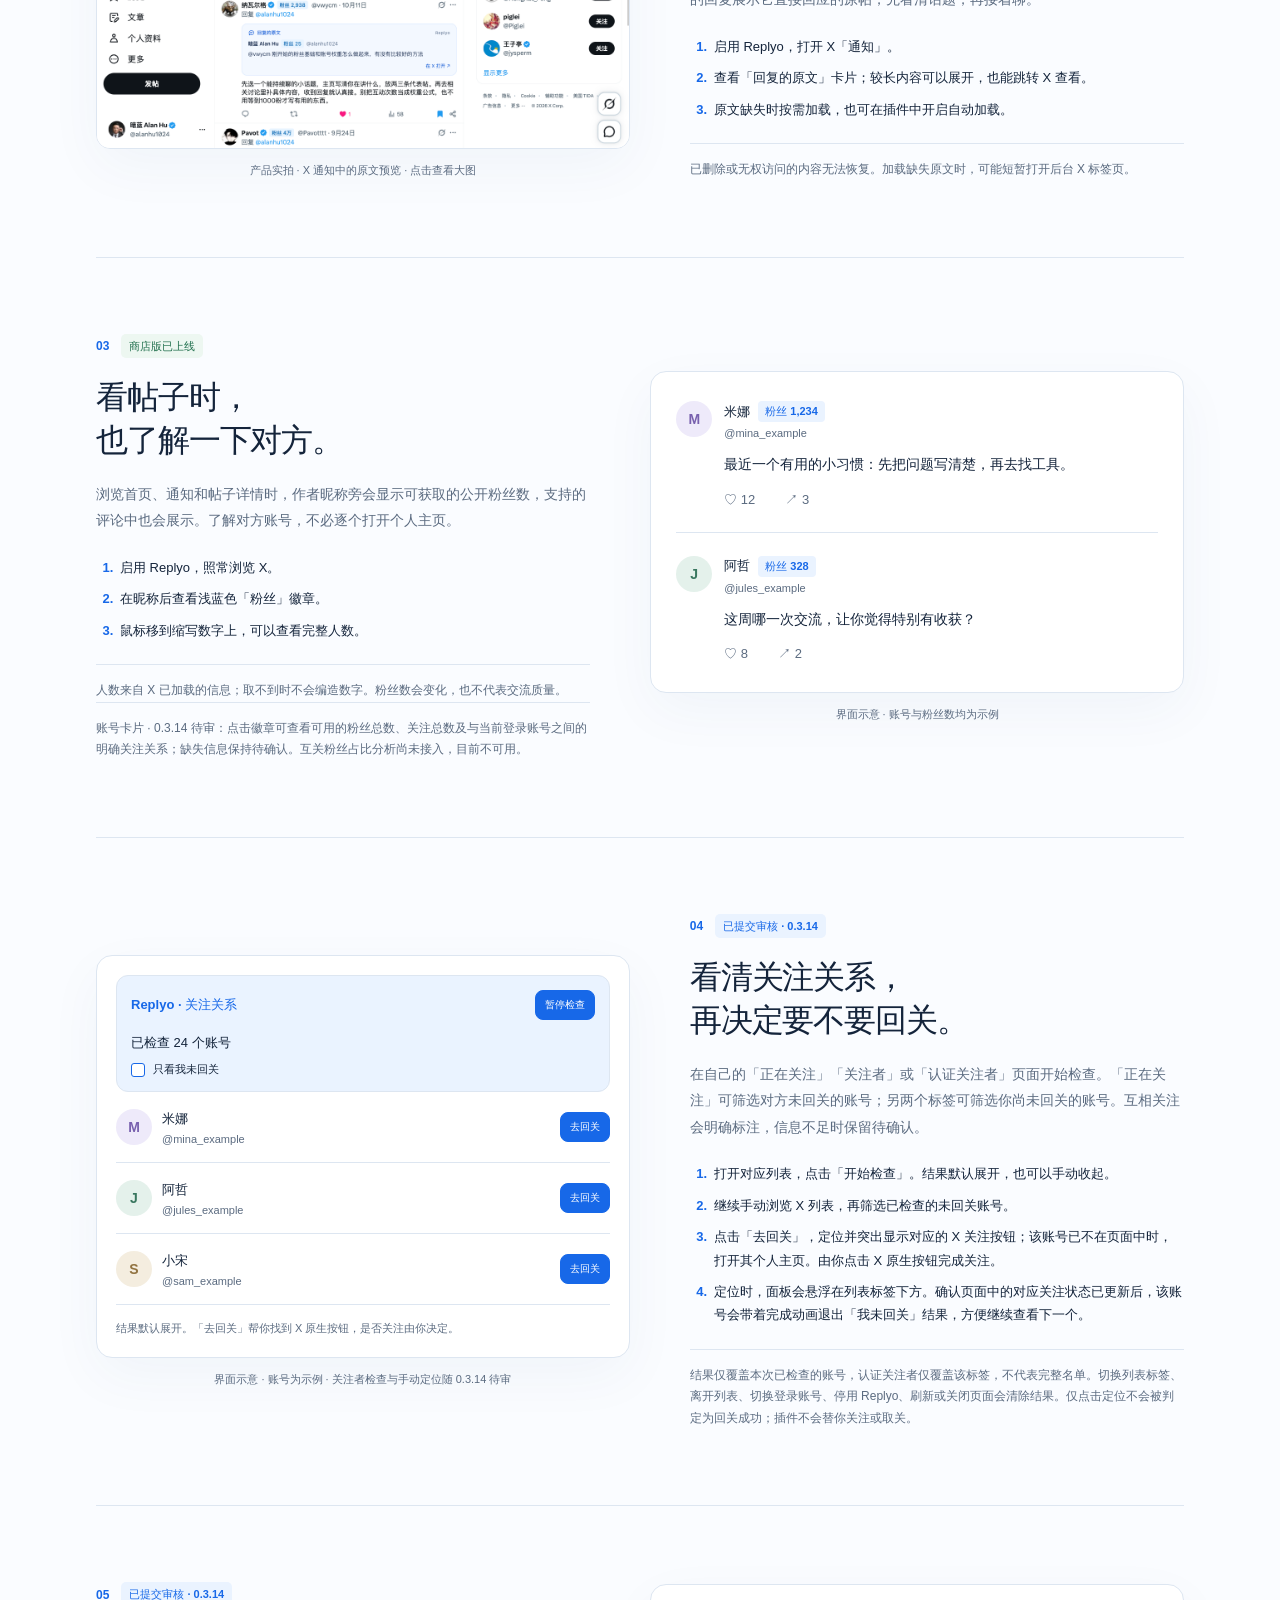
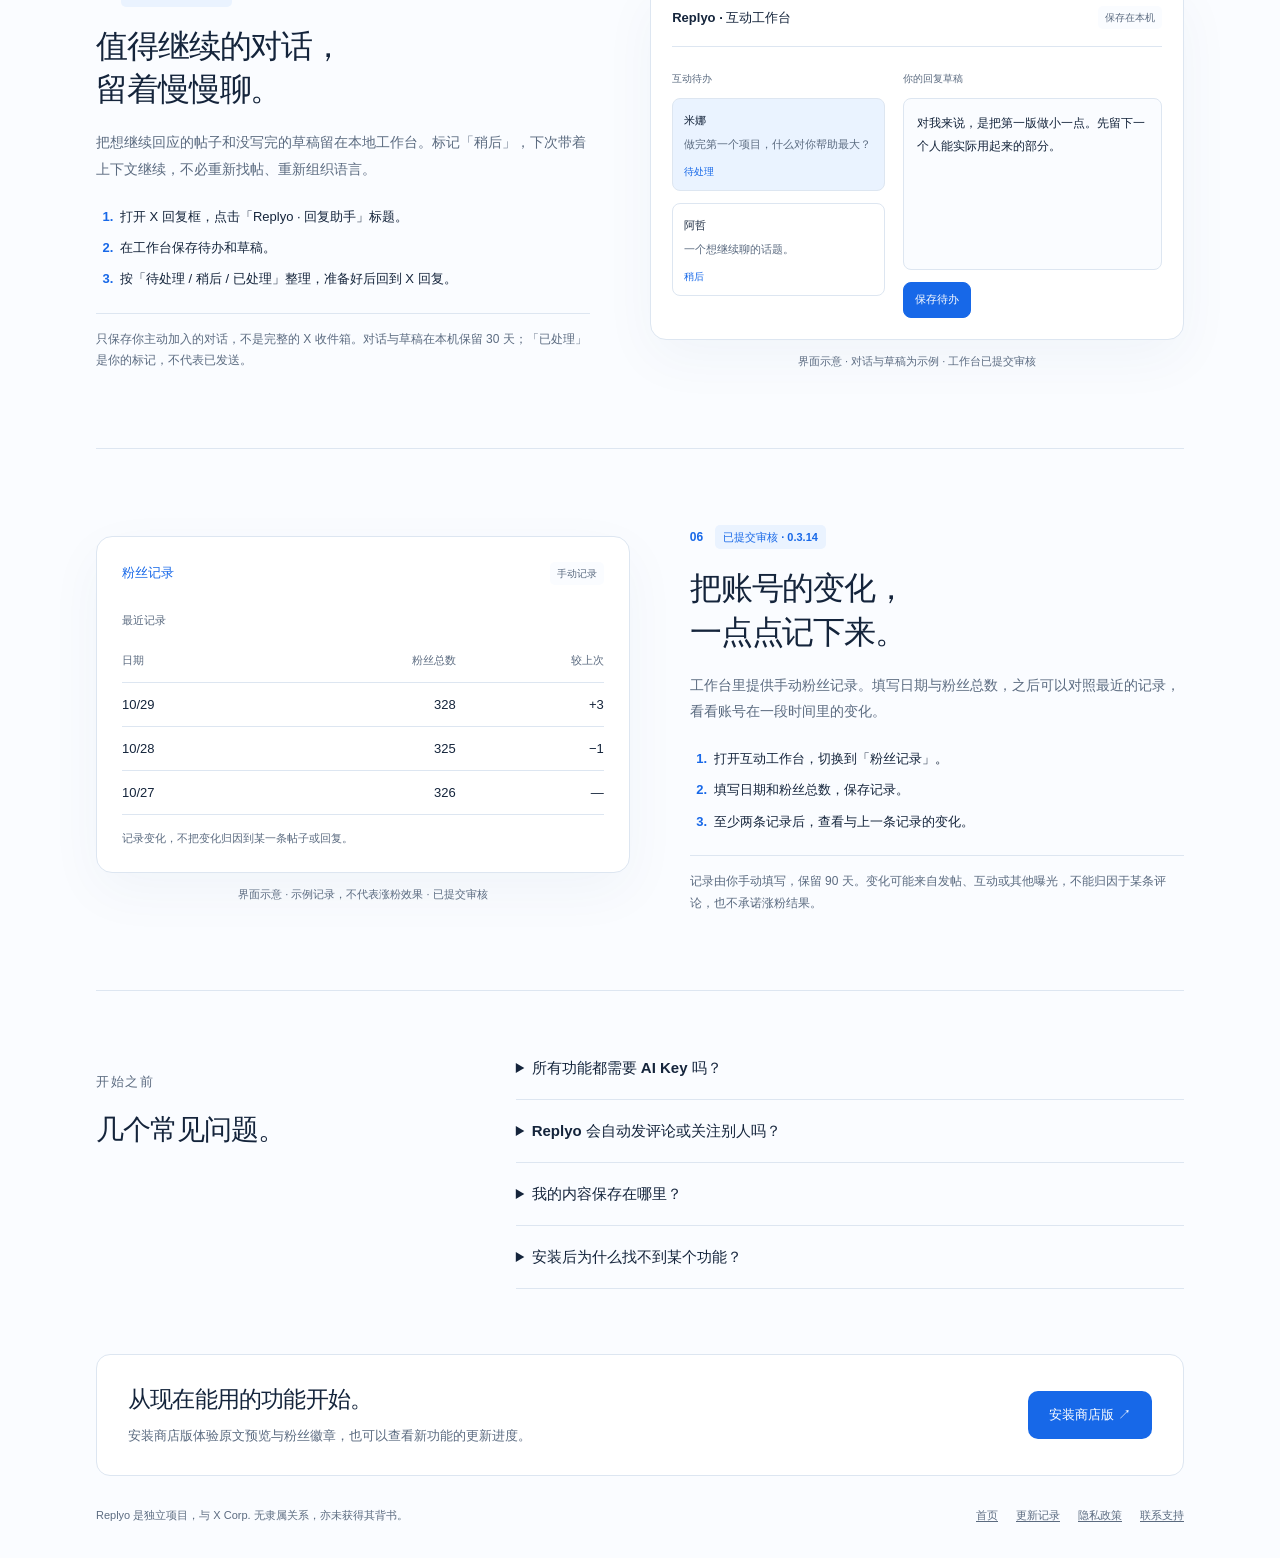
==== commit 9615ee96: "Record Replyo 0.3.14 submission and follow-back workflow" ====
--- a/features.html
+++ b/features.html
@@ -34,7 +34,7 @@
       <h1 id="page-title" data-en="More room for the conversation.">让交流更顺畅，<br class="zh-break">从这里了解 Replyo。</h1>
       <p class="lede" data-en="Reply to a post that interests you, respond to comments on your own, and return to conversations worth continuing. Explore what Replyo can help with, one situation at a time.">参与别人的讨论，回应自己收到的评论，也照顾那些值得继续的交流。按场景看看，Replyo 能帮你做些什么。</p>
       <div class="release-summary">
-        <span class="status" data-en="Release status">版本进度</span><p data-en="Store version 0.1.4 provides reply context and follower badges. Version 0.3.5 was withdrawn; 0.3.10 combines the reply assistant, varied candidates, workspace, following checks, account cards and a new logo, and is awaiting review. These additions are not yet in the public download. Status checked October 29, 2026.">商店版 0.1.4 已提供原文预览与粉丝徽章。0.3.5 已撤回；整合回复助手、多样候选、工作台、关注关系检查、账号卡片及新图标的 0.3.10 正在等待审核，新功能尚未包含在公开下载中。状态核对于 2026 年 10 月 29 日。</p>
+        <span class="status" data-en="Release status">版本进度</span><p data-en="Store version 0.1.4 provides reply context and follower badges. The 0.3.10 submission has been withdrawn and replaced by 0.3.14, which is awaiting review with automatic publication enabled after approval. It includes the reply assistant, varied candidates, workspace, checks across all three of your following lists, manual follow-back navigation, account cards and a new logo. These additions are not yet in the public download. Status checked October 30, 2026.">商店版 0.1.4 已提供原文预览与粉丝徽章。0.3.10 已撤回并整合为 0.3.14 重新提交，正在等待审核，已设置通过后自动发布。新版包含回复助手、多样候选、工作台、三个关注列表检查、手动回关定位、账号卡片及新图标。这些新功能尚未包含在公开下载中。状态核对于 2026 年 10 月 30 日。</p>
         <a href="updates.html" data-en="View release progress →">查看版本进度 →</a>
       </div>
     </section>
@@ -50,7 +50,7 @@
 
     <section class="feature-section" id="reply-assistant" aria-labelledby="reply-title">
       <div class="feature-copy">
-        <div class="section-meta"><span class="number">01</span><span class="status pending" data-en="Reply assistant · 0.3.10 awaiting review">回复助手 · 0.3.10 待审</span></div>
+        <div class="section-meta"><span class="number">01</span><span class="status pending" data-en="Reply assistant · 0.3.14 awaiting review">回复助手 · 0.3.14 待审</span></div>
         <h2 id="reply-title" data-en="Find a way to say what you think.">想参与，<br>也能说出自己的想法。</h2>
         <p data-en="Open X’s reply dialog or the reply area on a post’s detail page. Replyo helps you turn the post and your own thoughts into a draft—whether you are joining someone else’s discussion or answering a comment on your post.">打开 X 回复弹框，或进入帖子的评论回复页。无论是参与别人的讨论，还是回应自己收到的评论，Replyo 都能结合上下文和你的想法，帮你组织回复。</p>
         <p data-en="The next design offers up to four labeled ideas with different angles and lengths, without asking you to choose a type first. Keep it short, add useful information, ask a question or share a friendly joke when the topic fits.">新版设计无需预选回复类型，最多提供四条带标签、角度和长短不同的候选。可以简短接话、补充信息、好奇一问，也能在合适的话题下轻松调侃。</p>
@@ -59,14 +59,14 @@
           <li data-en="Choose Generate ideas, then select and edit a candidate.">点击「生成候选」，挑选并修改喜欢的表达。</li>
           <li data-en="Insert into X reply, review it, and publish using X’s own button.">点击「填入 X 回复区」，检查后用 X 的按钮发布。</li>
         </ol>
-        <p class="feature-note" data-en="AI usage is billed to your DeepSeek account. Publishing stays in your hands. The varied candidates shown here are included in 0.3.10, awaiting review, and are not yet in the public store version.">AI 用量由你的 DeepSeek 账户承担，发布始终由你决定。示意中的多样候选已整合至 0.3.10，等待审核，尚未包含在公开商店版中。</p>
+        <p class="feature-note" data-en="AI usage is billed to your DeepSeek account. Publishing stays in your hands. The varied candidates shown here are included in 0.3.14, awaiting review, and are not yet in the public store version.">AI 用量由你的 DeepSeek 账户承担，发布始终由你决定。示意中的多样候选已整合至 0.3.14，等待审核，尚未包含在公开商店版中。</p>
       </div>
       <figure class="demo-figure">
         <div class="demo-stage assistant-stage">
           <div class="demo-post"><span class="avatar blue">L</span><div><strong data-en="Lin · sample author">小林 · 示例作者</strong><p data-en="Shipped my first little tool today. Only one person used it, but they came back twice.">今天上线了第一个小工具。只有一个人用，但他回来打开了两次。</p></div></div>
           <div class="assistant-panel"><div class="demo-heading"><strong data-en="Replyo · Reply assistant">Replyo · 回复助手</strong><span aria-hidden="true">↗</span></div><div class="candidate"><span class="candidate-type" data-en="Keep it brief">简短回应</span><p data-en="Coming back twice is a pretty good first signal.">愿意回来用两次，已经是个很好的开始了。</p></div><div class="candidate"><span class="candidate-type" data-en="Ask a question">好奇一问</span><p data-en="What brought them back the second time? That might be worth a conversation.">他第二次回来是为了做什么？感觉这个问题值得聊聊。</p></div><div class="candidate"><span class="candidate-type" data-en="Keep it light">轻松调侃</span><p data-en="One user, two return visits. Your first regular has arrived.">用户只有一位，回头客已经有了。</p></div><div class="demo-actions"><span class="demo-button primary" data-en="Generate ideas">生成候选</span><span class="demo-button" data-en="Insert into X reply">填入 X 回复区</span><span class="demo-menu" aria-hidden="true">•••</span></div></div>
         </div>
-        <figcaption data-en="Interface illustration · Fictional post and example replies · Varied candidates awaiting review in 0.3.10">界面示意 · 帖子与回复均为示例内容 · 多样候选随 0.3.10 待审</figcaption>
+        <figcaption data-en="Interface illustration · Fictional post and example replies · Varied candidates awaiting review in 0.3.14">界面示意 · 帖子与回复均为示例内容 · 多样候选随 0.3.14 待审</figcaption>
       </figure>
     </section>
 
@@ -88,25 +88,25 @@
         <p data-en="Available public follower counts appear beside the author’s name while you browse Home, notifications and post details. You can also see them on supported replies, without opening each profile.">浏览首页、通知和帖子详情时，作者昵称旁会显示可获取的公开粉丝数，支持的评论中也会展示。了解对方账号，不必逐个打开个人主页。</p>
         <ol class="how-to"><li data-en="Enable Replyo, then browse X as usual.">启用 Replyo，照常浏览 X。</li><li data-en="Look for the light-blue follower badge after the display name.">在昵称后查看浅蓝色「粉丝」徽章。</li><li data-en="Hover over abbreviated counts to see the full number.">鼠标移到缩写数字上，可以查看完整人数。</li></ol>
         <p class="feature-note" data-en="Counts use information X has already loaded. If a value is unavailable, no number is invented. Follower counts can change and are not a measure of conversation quality.">人数来自 X 已加载的信息；取不到时不会编造数字。粉丝数会变化，也不代表交流质量。</p>
-        <p class="feature-note" data-en="Account cards · 0.3.10 awaiting review: click a badge to see available follower/following totals and an explicit relationship with your signed-in account. Missing relationship data stays unconfirmed. Mutual-follower percentage analysis is not connected and remains unavailable.">账号卡片 · 0.3.10 待审：点击徽章可查看可用的粉丝总数、关注总数及与当前登录账号之间的明确关注关系；缺失信息保持待确认。互关粉丝占比分析尚未接入，目前不可用。</p>
+        <p class="feature-note" data-en="Account cards · 0.3.14 awaiting review: click a badge to see available follower/following totals and an explicit relationship with your signed-in account. Missing relationship data stays unconfirmed. Mutual-follower percentage analysis is not connected and remains unavailable.">账号卡片 · 0.3.14 待审：点击徽章可查看可用的粉丝总数、关注总数及与当前登录账号之间的明确关注关系；缺失信息保持待确认。互关粉丝占比分析尚未接入，目前不可用。</p>
       </div>
       <figure class="demo-figure"><div class="demo-stage feed-stage"><div class="sample-tweet"><span class="avatar violet">M</span><div><div class="sample-name"><strong data-en="Mina">米娜</strong><span class="follower-pill" data-en="1.2K followers">粉丝 1,234</span></div><span class="handle">@mina_example</span><p data-en="A small habit that helped me: write down the question before looking for a tool.">最近一个有用的小习惯：先把问题写清楚，再去找工具。</p><div class="tweet-meta" aria-hidden="true">♡ 12 <span>↗ 3</span></div></div></div><div class="sample-tweet"><span class="avatar teal">J</span><div><div class="sample-name"><strong data-en="Jules">阿哲</strong><span class="follower-pill" data-en="328 followers">粉丝 328</span></div><span class="handle">@jules_example</span><p data-en="What was the most useful conversation you had this week?">这周哪一次交流，让你觉得特别有收获？</p><div class="tweet-meta" aria-hidden="true">♡ 8 <span>↗ 2</span></div></div></div></div><figcaption data-en="Interface illustration · Fictional accounts and follower counts">界面示意 · 账号与粉丝数均为示例</figcaption></figure>
     </section>
 
     <section class="feature-section reverse" id="following-check" aria-labelledby="following-title">
       <div class="feature-copy">
-        <div class="section-meta"><span class="number">04</span><span class="status pending" data-en="Submitted for review · 0.3.10">已提交审核 · 0.3.10</span></div>
-        <h2 id="following-title" data-en="See where following goes both ways.">打开关注列表，<br>看看哪些是互相关注。</h2>
-        <p data-en="On your own Following page, start a check to label the accounts you browse: mutual, not following you, or unconfirmed. Filter the checked results to see accounts that explicitly do not follow you.">在自己的「正在关注」页面开始检查，浏览到的账号会标记为「互相关注」「对方未关注我」或「待确认」。也能筛选已经确认未回关的账号。</p>
-        <ol class="how-to"><li data-en="Open your X profile → Following → Start checking.">打开 X 个人资料 → 正在关注 → 开始检查。</li><li data-en="Scroll the list yourself to check more loaded accounts.">继续手动向下浏览，检查更多已加载账号。</li><li data-en="Select Only not following me to view the filtered results.">勾选「只看对方未关注我」，查看筛选结果。</li></ol>
-        <p class="feature-note" data-en="This is a snapshot of the accounts checked during this visit, not a complete account audit. Missing data stays unconfirmed. Results clear when you leave or refresh; Replyo does not follow or unfollow anyone.">结果是本次已检查账号的快照，不代表完整名单；信息缺失时保持待确认。离开或刷新页面会清空结果，插件不会替你关注或取关。</p>
+        <div class="section-meta"><span class="number">04</span><span class="status pending" data-en="Submitted for review · 0.3.14">已提交审核 · 0.3.14</span></div>
+        <h2 id="following-title" data-en="See who follows whom, and pick up from there.">看清关注关系，<br>再决定要不要回关。</h2>
+        <p data-en="Start checking on your own Following, Followers or Verified Followers page. Following shows people who do not follow you back; Followers and Verified Followers show people you have not followed back. Mutual relationships are labeled, and missing evidence stays unconfirmed.">在自己的「正在关注」「关注者」或「认证关注者」页面开始检查。「正在关注」可筛选对方未回关的账号；另两个标签可筛选你尚未回关的账号。互相关注会明确标注，信息不足时保留待确认。</p>
+        <ol class="how-to"><li data-en="Open one of those lists and choose Start checking. Results expand by default; you can collapse them.">打开对应列表，点击「开始检查」。结果默认展开，也可以手动收起。</li><li data-en="Browse the X list yourself, then filter the checked results to find accounts not followed back.">继续手动浏览 X 列表，再筛选已检查的未回关账号。</li><li data-en="Choose Go to follow back to locate and highlight the matching X follow button, or open the account’s profile if its row is no longer loaded. You click X’s own button to follow.">点击「去回关」，定位并突出显示对应的 X 关注按钮；该账号已不在页面中时，打开其个人主页。由你点击 X 原生按钮完成关注。</li><li data-en="The panel stays below the list tabs while you navigate. Once matching page data confirms that you followed back, a completion animation removes that account from the not-followed-back results, ready for the next one.">定位时，面板会悬浮在列表标签下方。确认页面中的对应关注状态已更新后，该账号会带着完成动画退出「我未回关」结果，方便继续查看下一个。</li></ol>
+        <p class="feature-note" data-en="These results cover only accounts checked during this visit; Verified Followers covers only that tab. They are not a complete account audit. Switching list tabs, leaving the lists, changing accounts, disabling Replyo, refreshing or closing the page clears the results. Navigation alone never confirms a follow. Replyo does not follow or unfollow anyone for you.">结果仅覆盖本次已检查的账号，认证关注者仅覆盖该标签，不代表完整名单。切换列表标签、离开列表、切换登录账号、停用 Replyo、刷新或关闭页面会清除结果。仅点击定位不会被判定为回关成功；插件不会替你关注或取关。</p>
       </div>
-      <figure class="demo-figure"><div class="demo-stage relation-stage"><div class="relation-panel"><div class="demo-heading"><strong data-en="Replyo · Following relationships">Replyo · 关注关系</strong><span class="demo-button primary small" data-en="Pause">暂停检查</span></div><p data-en="24 accounts checked">已检查 24 个账号</p><div class="sample-filter"><span class="check-square" aria-hidden="true"></span><span data-en="Only not following me">只看对方未关注我</span></div></div><div class="relation-row"><span class="avatar violet">M</span><div><strong data-en="Mina">米娜</strong><span class="handle">@mina_example</span></div><span class="relation-state mutual" data-en="Mutual">互相关注</span></div><div class="relation-row"><span class="avatar teal">J</span><div><strong data-en="Jules">阿哲</strong><span class="handle">@jules_example</span></div><span class="relation-state one-way" data-en="Not following me">对方未关注我</span></div><div class="relation-row"><span class="avatar sand">S</span><div><strong data-en="Sam">小宋</strong><span class="handle">@sam_example</span></div><span class="relation-state" data-en="Unconfirmed">待确认</span></div><p class="demo-note" data-en="The labels remain on X’s list; filtering uses Replyo’s checked-results panel.">原列表保留关系标签，筛选结果在 Replyo 面板中查看。</p></div><figcaption data-en="Interface illustration · Fictional accounts · Following checks awaiting review in 0.3.10">界面示意 · 账号为示例 · 关注关系检查随 0.3.10 待审</figcaption></figure>
+      <figure class="demo-figure"><div class="demo-stage relation-stage"><div class="relation-panel"><div class="demo-heading"><strong data-en="Replyo · Following relationships">Replyo · 关注关系</strong><span class="demo-button primary small" data-en="Pause">暂停检查</span></div><p data-en="24 accounts checked">已检查 24 个账号</p><div class="sample-filter"><span class="check-square" aria-hidden="true"></span><span data-en="Only people I haven’t followed back">只看我未回关</span></div></div><div class="relation-row"><span class="avatar violet">M</span><div><strong data-en="Mina">米娜</strong><span class="handle">@mina_example</span></div><span class="demo-button primary small" data-en="Go to follow back">去回关</span></div><div class="relation-row"><span class="avatar teal">J</span><div><strong data-en="Jules">阿哲</strong><span class="handle">@jules_example</span></div><span class="demo-button primary small" data-en="Go to follow back">去回关</span></div><div class="relation-row"><span class="avatar sand">S</span><div><strong data-en="Sam">小宋</strong><span class="handle">@sam_example</span></div><span class="demo-button primary small" data-en="Go to follow back">去回关</span></div><p class="demo-note" data-en="Results start expanded. Go to follow back guides you to X’s own follow control; you decide whether to click it.">结果默认展开。「去回关」帮你找到 X 原生按钮，是否关注由你决定。</p></div><figcaption data-en="Interface illustration · Fictional accounts · Followers checks and manual navigation awaiting review in 0.3.14">界面示意 · 账号为示例 · 关注者检查与手动定位随 0.3.14 待审</figcaption></figure>
     </section>
 
     <section class="feature-section" id="workspace" aria-labelledby="workspace-title">
       <div class="feature-copy">
-        <div class="section-meta"><span class="number">05</span><span class="status pending" data-en="Submitted for review · 0.3.10">已提交审核 · 0.3.10</span></div>
+        <div class="section-meta"><span class="number">05</span><span class="status pending" data-en="Submitted for review · 0.3.14">已提交审核 · 0.3.14</span></div>
         <h2 id="workspace-title" data-en="Come back with your thoughts intact.">值得继续的对话，<br>留着慢慢聊。</h2>
         <p data-en="Keep selected conversations and unfinished drafts in a local workspace. Mark a conversation for later, return to its context, and carry on when you have something to add.">把想继续回应的帖子和没写完的草稿留在本地工作台。标记「稍后」，下次带着上下文继续，不必重新找帖、重新组织语言。</p>
         <ol class="how-to"><li data-en="Open an X reply editor, then click the Replyo · Reply assistant title.">打开 X 回复框，点击「Replyo · 回复助手」标题。</li><li data-en="Save the conversation and draft to the workspace.">在工作台保存待办和草稿。</li><li data-en="Filter To do, Later or Done, then return to X when you are ready.">按「待处理 / 稍后 / 已处理」整理，准备好后回到 X 回复。</li></ol>
@@ -117,7 +117,7 @@
 
     <section class="feature-section reverse" id="follower-log" aria-labelledby="log-title">
       <div class="feature-copy">
-        <div class="section-meta"><span class="number">06</span><span class="status pending" data-en="Submitted for review · 0.3.10">已提交审核 · 0.3.10</span></div>
+        <div class="section-meta"><span class="number">06</span><span class="status pending" data-en="Submitted for review · 0.3.14">已提交审核 · 0.3.14</span></div>
         <h2 id="log-title" data-en="Keep a simple record of change.">把账号的变化，<br>一点点记下来。</h2>
         <p data-en="The workspace includes a manual follower log. Record the date and total yourself, then compare recent entries to see how your account is changing over time.">工作台里提供手动粉丝记录。填写日期与粉丝总数，之后可以对照最近的记录，看看账号在一段时间里的变化。</p>
         <ol class="how-to"><li data-en="Open the workspace and choose Follower records.">打开互动工作台，切换到「粉丝记录」。</li><li data-en="Enter the date and your follower total, then save.">填写日期和粉丝总数，保存记录。</li><li data-en="After two entries, compare the change from the previous record.">至少两条记录后，查看与上一条记录的变化。</li></ol>
@@ -132,7 +132,7 @@
         <details><summary data-en="Do I need an AI key for every feature?">所有功能都需要 AI Key 吗？</summary><p data-en="No. Reply context, follower badges, following checks, manual drafts and records do not need an AI key. Only generating AI suggestions requires your own DeepSeek API key and balance, in a version that includes that feature.">不需要。原文预览、粉丝徽章、关注关系检查、手动草稿和记录都不依赖 AI Key。只有支持 AI 的版本中，生成候选需要自己的 DeepSeek API Key 和可用余额。</p></details>
         <details><summary data-en="Does Replyo publish replies or follow people for me?">Replyo 会自动发评论或关注别人吗？</summary><p data-en="No. You choose and edit a reply, explicitly insert or copy it, then publish it yourself on X. Relationship checks do not follow or unfollow accounts.">不会。你挑选、修改回复，主动填入或复制后，再到 X 自己发布。关注关系检查也不会自动关注或取消关注。</p></details>
         <details><summary data-en="Where is my information stored?">我的内容保存在哪里？</summary><p data-en="Context, saved conversations and records are handled locally. When you choose AI generation, selected text and your thoughts are sent directly to DeepSeek. Replyo has no developer-operated server or external usage analytics. See the privacy policy for the released version’s details.">上下文、已保存对话和记录在本地处理。主动选择 AI 生成时，所选文本与想法会直接发送给 DeepSeek。Replyo 没有开发者运营的后台服务器，也没有外部使用统计。已发布版本的具体说明见隐私政策。</p><a href="privacy.html" data-en="Read the privacy policy →">阅读隐私政策 →</a></details>
-        <details><summary data-en="Why can’t I find a feature after installing?">安装后为什么找不到某个功能？</summary><p data-en="This page covers both released features and previews. Public version 0.1.4 does not yet include the new features awaiting review in 0.3.10. Check each section’s status. Features appear in their relevant X pages, and Replyo must be enabled.">这页同时介绍已上线功能与新版预览。公开版 0.1.4 尚未包含随 0.3.10 等待审核的新功能，请看每节的状态。不同功能只在对应的 X 页面出现，并需要先启用 Replyo。</p><a href="updates.html" data-en="Check release progress →">查看版本进度 →</a></details>
+        <details><summary data-en="Why can’t I find a feature after installing?">安装后为什么找不到某个功能？</summary><p data-en="This page covers both released features and previews. Public version 0.1.4 does not yet include the new features awaiting review in 0.3.14. Check each section’s status. Features appear in their relevant X pages, and Replyo must be enabled.">这页同时介绍已上线功能与新版预览。公开版 0.1.4 尚未包含随 0.3.14 等待审核的新功能，请看每节的状态。不同功能只在对应的 X 页面出现，并需要先启用 Replyo。</p><a href="updates.html" data-en="Check release progress →">查看版本进度 →</a></details>
       </div>
     </section>
 
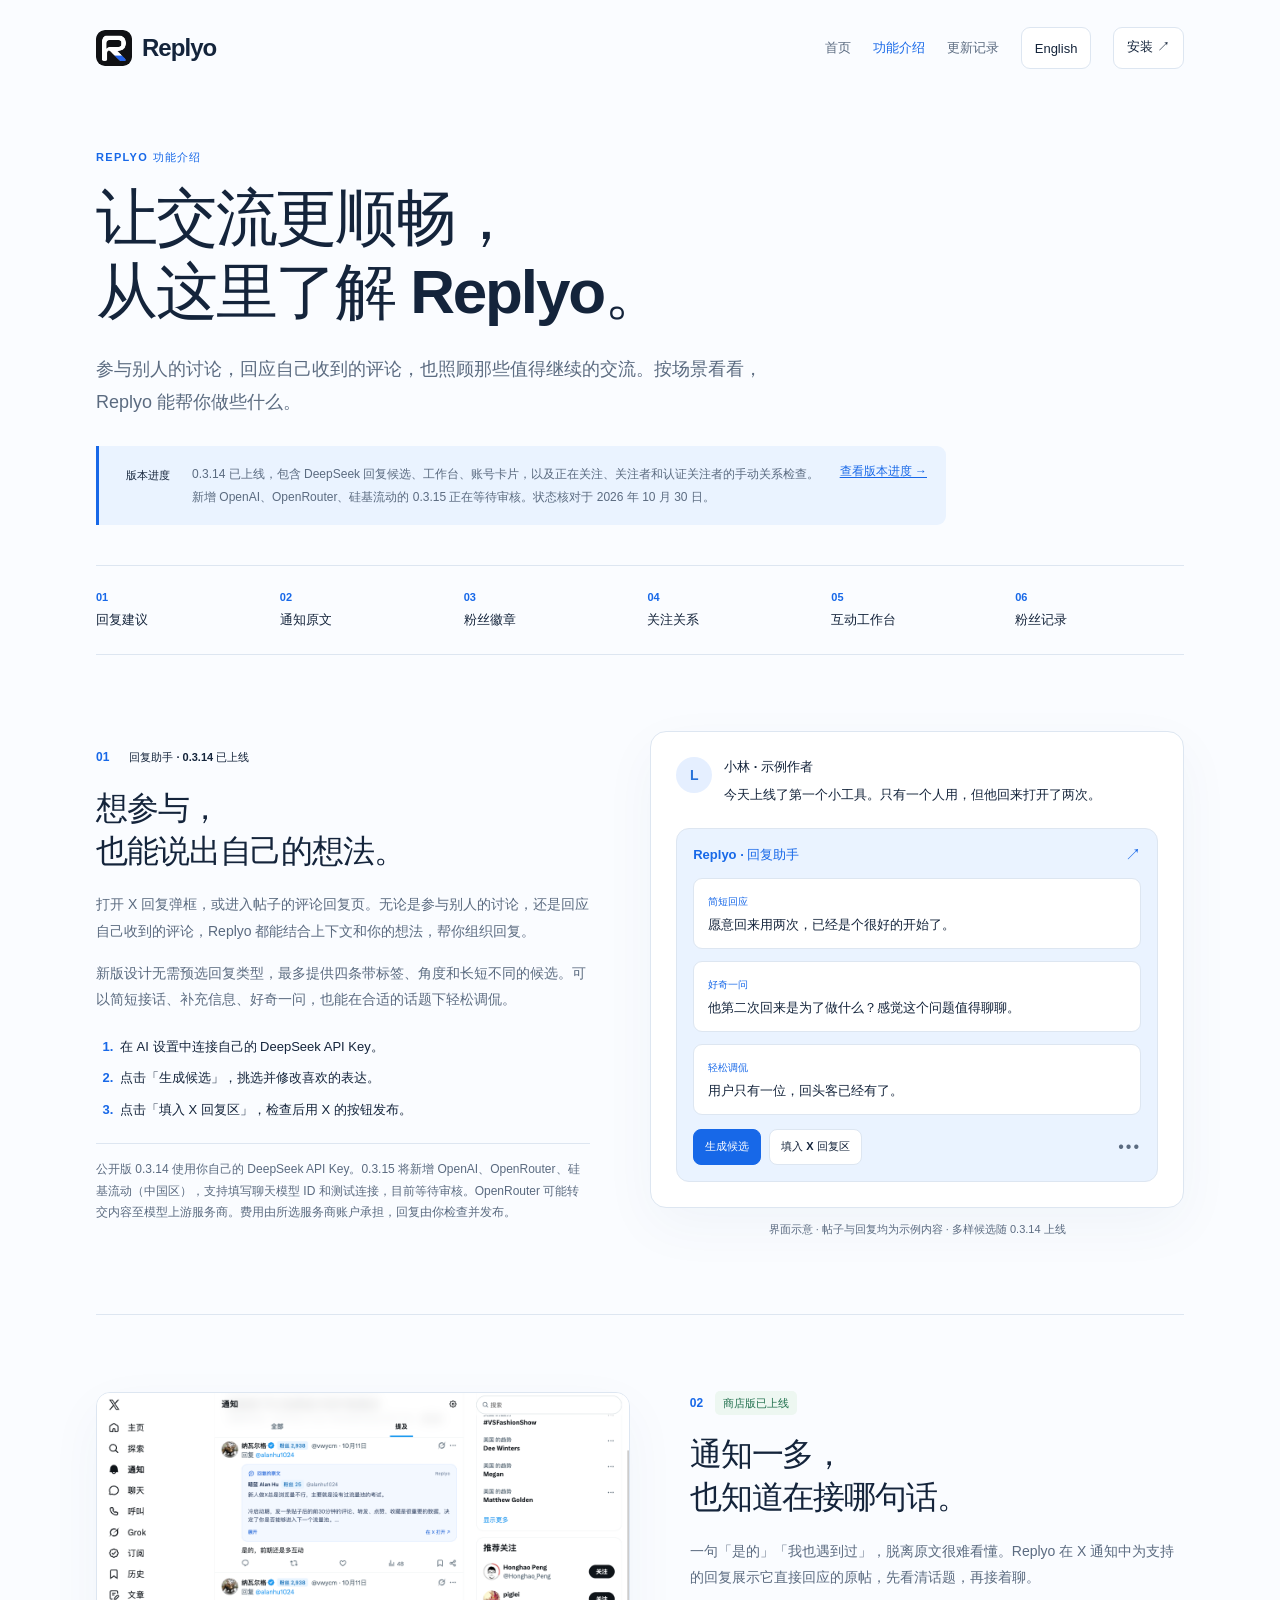
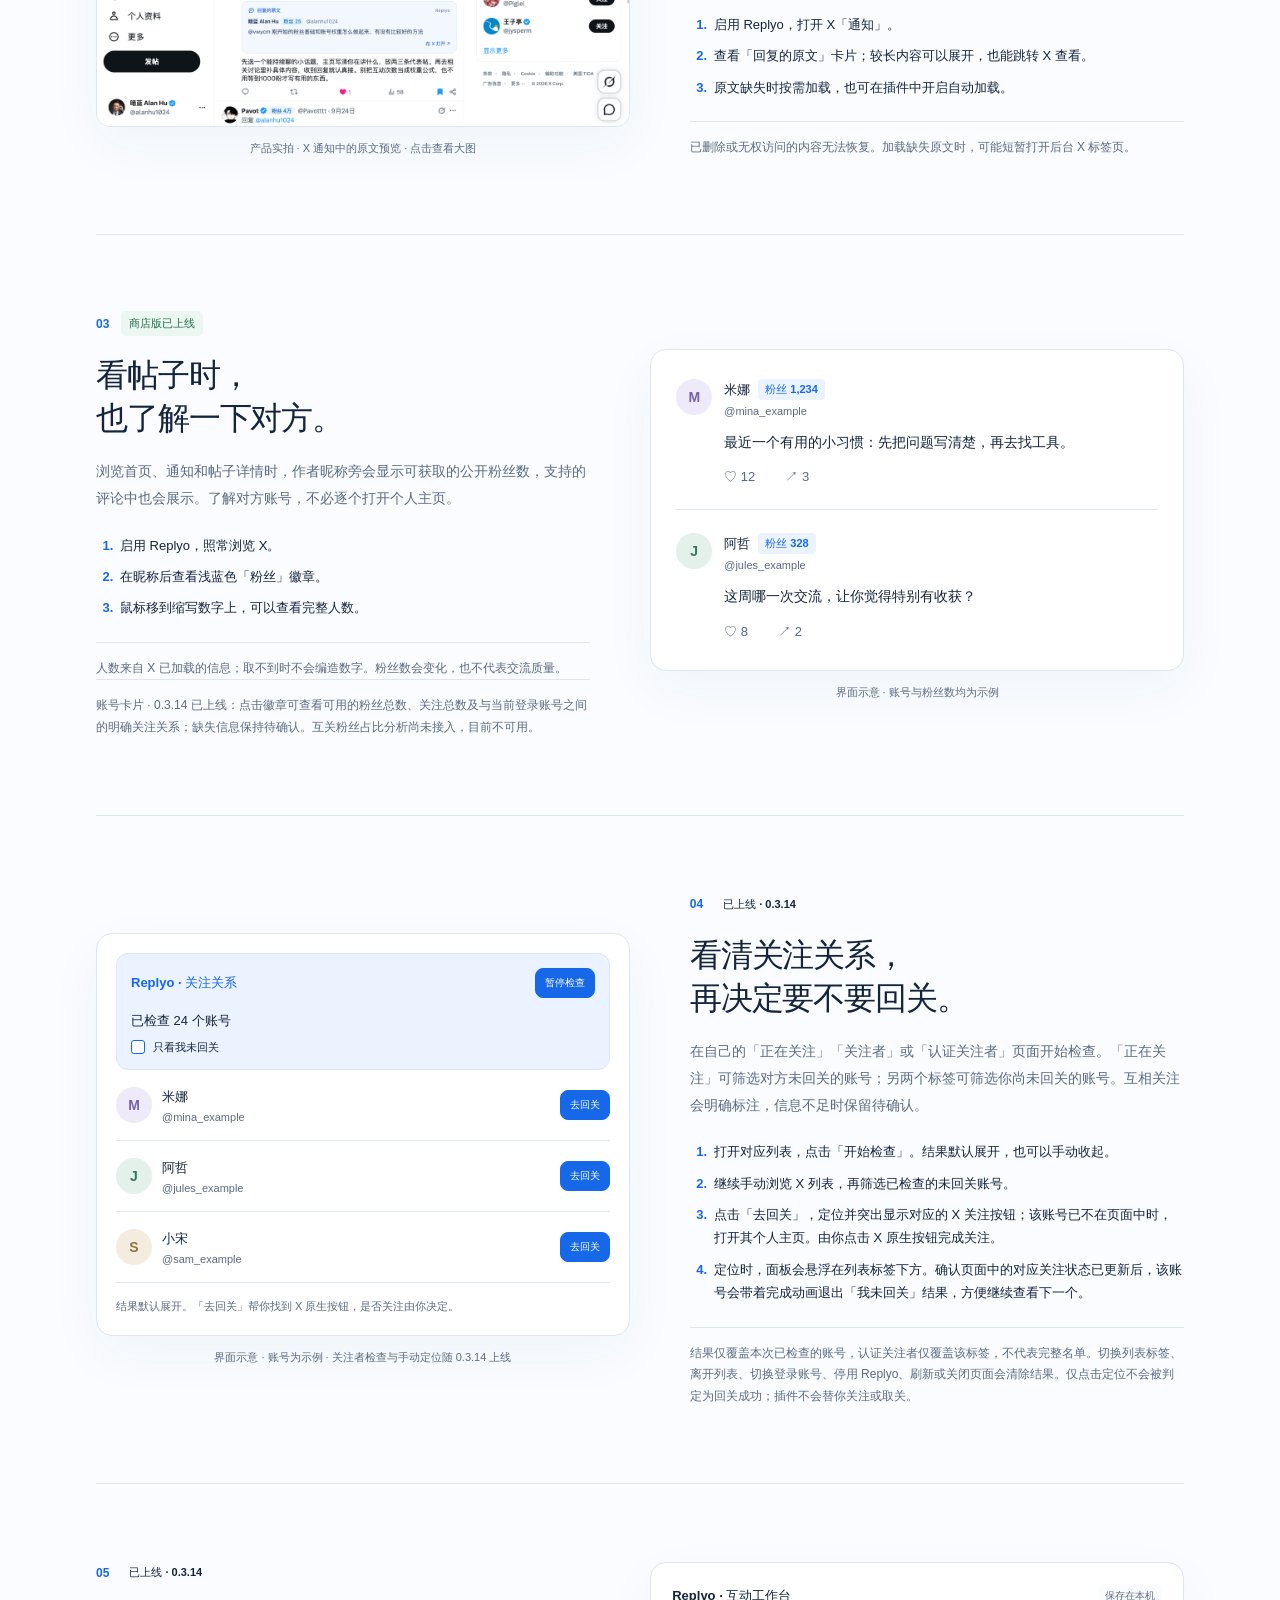
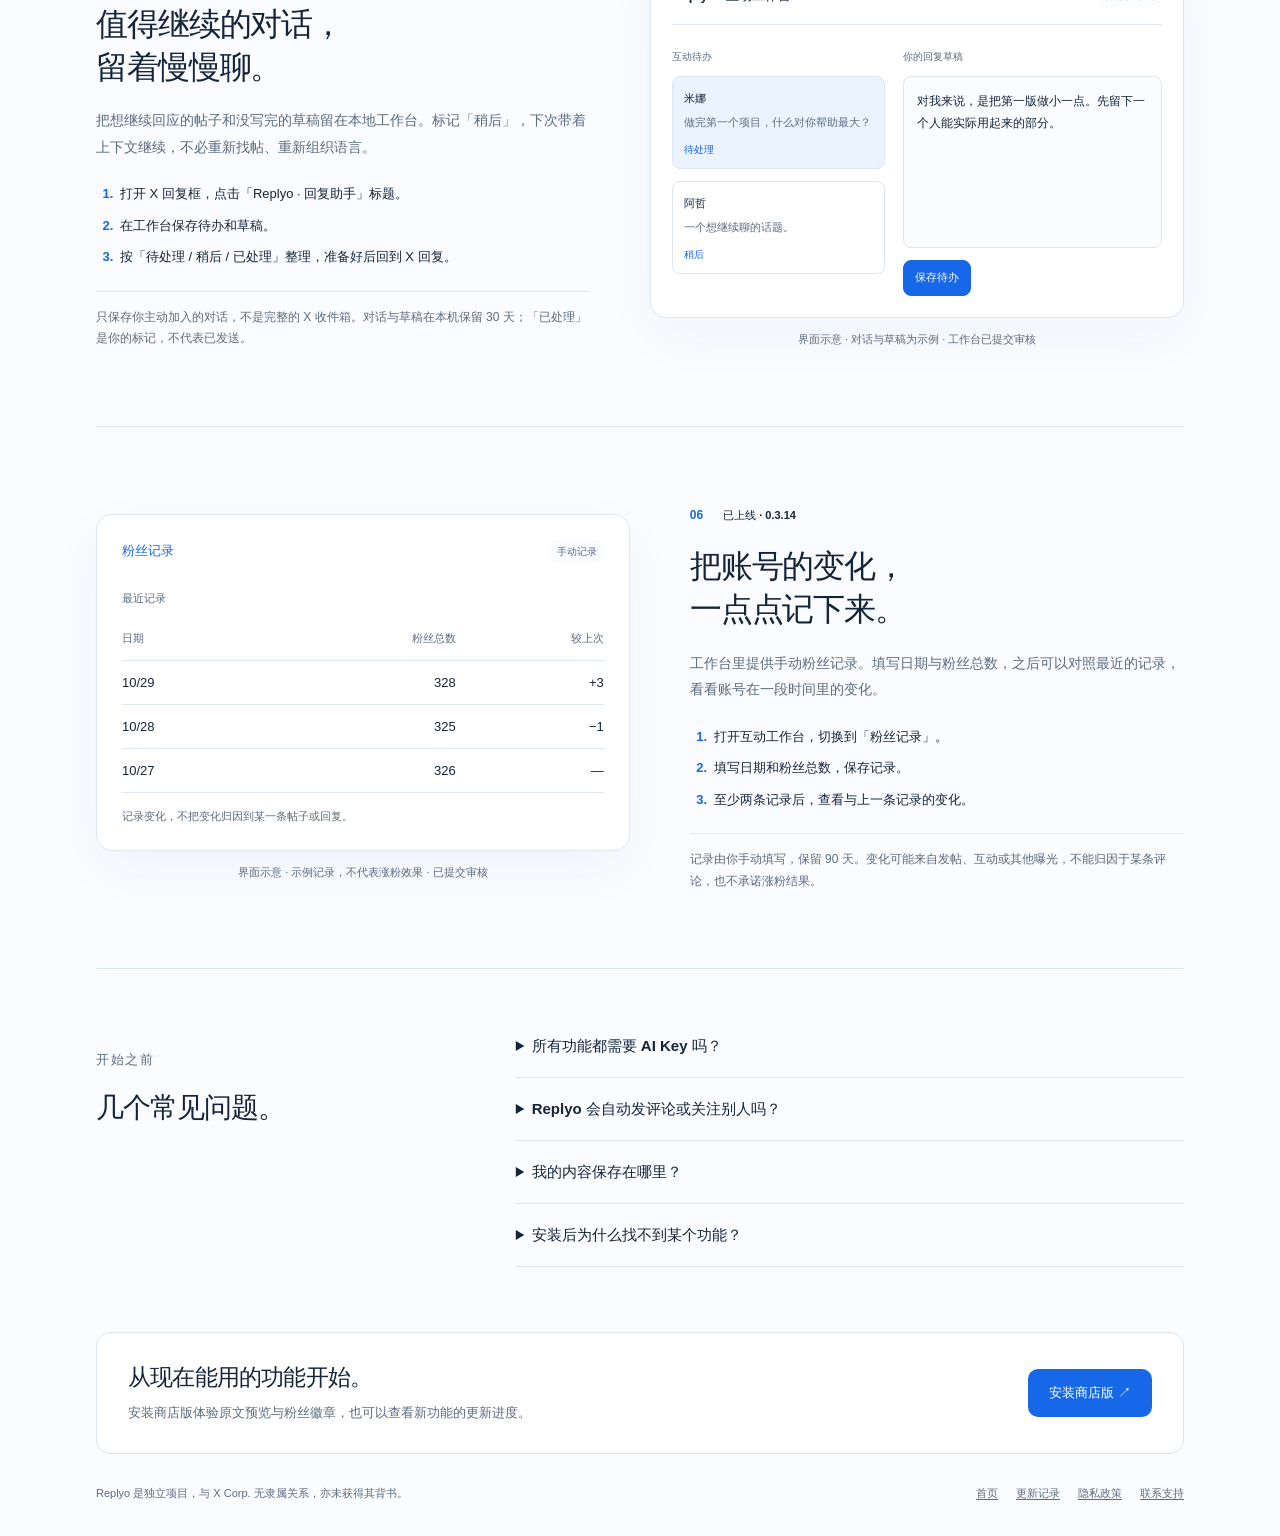
==== commit d8b345af: "Record Replyo 0.3.15 review and 0.3.14 availability" ====
--- a/features.html
+++ b/features.html
@@ -34,7 +34,7 @@
       <h1 id="page-title" data-en="More room for the conversation.">让交流更顺畅，<br class="zh-break">从这里了解 Replyo。</h1>
       <p class="lede" data-en="Reply to a post that interests you, respond to comments on your own, and return to conversations worth continuing. Explore what Replyo can help with, one situation at a time.">参与别人的讨论，回应自己收到的评论，也照顾那些值得继续的交流。按场景看看，Replyo 能帮你做些什么。</p>
       <div class="release-summary">
-        <span class="status" data-en="Release status">版本进度</span><p data-en="Store version 0.1.4 provides reply context and follower badges. The 0.3.10 submission has been withdrawn and replaced by 0.3.14, which is awaiting review with automatic publication enabled after approval. It includes the reply assistant, varied candidates, workspace, checks across all three of your following lists, manual follow-back navigation, account cards and a new logo. These additions are not yet in the public download. Status checked October 30, 2026.">商店版 0.1.4 已提供原文预览与粉丝徽章。0.3.10 已撤回并整合为 0.3.14 重新提交，正在等待审核，已设置通过后自动发布。新版包含回复助手、多样候选、工作台、三个关注列表检查、手动回关定位、账号卡片及新图标。这些新功能尚未包含在公开下载中。状态核对于 2026 年 10 月 30 日。</p>
+<span class="status" data-en="Release status">版本进度</span><p data-en="Version 0.3.14 is available, including DeepSeek reply ideas, the workspace, account cards and manual checks of Following, Followers and Verified Followers. Version 0.3.15 is awaiting review and adds OpenAI, OpenRouter and SiliconFlow. Status checked October 30, 2026.">0.3.14 已上线，包含 DeepSeek 回复候选、工作台、账号卡片，以及正在关注、关注者和认证关注者的手动关系检查。新增 OpenAI、OpenRouter、硅基流动的 0.3.15 正在等待审核。状态核对于 2026 年 10 月 30 日。</p>
         <a href="updates.html" data-en="View release progress →">查看版本进度 →</a>
       </div>
     </section>
@@ -50,7 +50,7 @@
 
     <section class="feature-section" id="reply-assistant" aria-labelledby="reply-title">
       <div class="feature-copy">
-        <div class="section-meta"><span class="number">01</span><span class="status pending" data-en="Reply assistant · 0.3.14 awaiting review">回复助手 · 0.3.14 待审</span></div>
+        <div class="section-meta"><span class="number">01</span><span class="status released" data-en="Reply assistant · Available in 0.3.14">回复助手 · 0.3.14 已上线</span></div>
         <h2 id="reply-title" data-en="Find a way to say what you think.">想参与，<br>也能说出自己的想法。</h2>
         <p data-en="Open X’s reply dialog or the reply area on a post’s detail page. Replyo helps you turn the post and your own thoughts into a draft—whether you are joining someone else’s discussion or answering a comment on your post.">打开 X 回复弹框，或进入帖子的评论回复页。无论是参与别人的讨论，还是回应自己收到的评论，Replyo 都能结合上下文和你的想法，帮你组织回复。</p>
         <p data-en="The next design offers up to four labeled ideas with different angles and lengths, without asking you to choose a type first. Keep it short, add useful information, ask a question or share a friendly joke when the topic fits.">新版设计无需预选回复类型，最多提供四条带标签、角度和长短不同的候选。可以简短接话、补充信息、好奇一问，也能在合适的话题下轻松调侃。</p>
@@ -59,14 +59,14 @@
           <li data-en="Choose Generate ideas, then select and edit a candidate.">点击「生成候选」，挑选并修改喜欢的表达。</li>
           <li data-en="Insert into X reply, review it, and publish using X’s own button.">点击「填入 X 回复区」，检查后用 X 的按钮发布。</li>
         </ol>
-        <p class="feature-note" data-en="AI usage is billed to your DeepSeek account. Publishing stays in your hands. The varied candidates shown here are included in 0.3.14, awaiting review, and are not yet in the public store version.">AI 用量由你的 DeepSeek 账户承担，发布始终由你决定。示意中的多样候选已整合至 0.3.14，等待审核，尚未包含在公开商店版中。</p>
+<p class="feature-note" data-en="Public version 0.3.14 uses your DeepSeek API key. Version 0.3.15 adds OpenAI, OpenRouter and SiliconFlow (China), editable chat model IDs and a connection test; it is awaiting review. OpenRouter may forward contents upstream. Usage is billed to your selected provider. You review and publish replies yourself.">公开版 0.3.14 使用你自己的 DeepSeek API Key。0.3.15 将新增 OpenAI、OpenRouter、硅基流动（中国区），支持填写聊天模型 ID 和测试连接，目前等待审核。OpenRouter 可能转交内容至模型上游服务商。费用由所选服务商账户承担，回复由你检查并发布。</p>
       </div>
       <figure class="demo-figure">
         <div class="demo-stage assistant-stage">
           <div class="demo-post"><span class="avatar blue">L</span><div><strong data-en="Lin · sample author">小林 · 示例作者</strong><p data-en="Shipped my first little tool today. Only one person used it, but they came back twice.">今天上线了第一个小工具。只有一个人用，但他回来打开了两次。</p></div></div>
           <div class="assistant-panel"><div class="demo-heading"><strong data-en="Replyo · Reply assistant">Replyo · 回复助手</strong><span aria-hidden="true">↗</span></div><div class="candidate"><span class="candidate-type" data-en="Keep it brief">简短回应</span><p data-en="Coming back twice is a pretty good first signal.">愿意回来用两次，已经是个很好的开始了。</p></div><div class="candidate"><span class="candidate-type" data-en="Ask a question">好奇一问</span><p data-en="What brought them back the second time? That might be worth a conversation.">他第二次回来是为了做什么？感觉这个问题值得聊聊。</p></div><div class="candidate"><span class="candidate-type" data-en="Keep it light">轻松调侃</span><p data-en="One user, two return visits. Your first regular has arrived.">用户只有一位，回头客已经有了。</p></div><div class="demo-actions"><span class="demo-button primary" data-en="Generate ideas">生成候选</span><span class="demo-button" data-en="Insert into X reply">填入 X 回复区</span><span class="demo-menu" aria-hidden="true">•••</span></div></div>
         </div>
-        <figcaption data-en="Interface illustration · Fictional post and example replies · Varied candidates awaiting review in 0.3.14">界面示意 · 帖子与回复均为示例内容 · 多样候选随 0.3.14 待审</figcaption>
+        <figcaption data-en="Interface illustration · Fictional post and example replies · Varied candidates available in 0.3.14">界面示意 · 帖子与回复均为示例内容 · 多样候选随 0.3.14 上线</figcaption>
       </figure>
     </section>
 
@@ -88,25 +88,25 @@
         <p data-en="Available public follower counts appear beside the author’s name while you browse Home, notifications and post details. You can also see them on supported replies, without opening each profile.">浏览首页、通知和帖子详情时，作者昵称旁会显示可获取的公开粉丝数，支持的评论中也会展示。了解对方账号，不必逐个打开个人主页。</p>
         <ol class="how-to"><li data-en="Enable Replyo, then browse X as usual.">启用 Replyo，照常浏览 X。</li><li data-en="Look for the light-blue follower badge after the display name.">在昵称后查看浅蓝色「粉丝」徽章。</li><li data-en="Hover over abbreviated counts to see the full number.">鼠标移到缩写数字上，可以查看完整人数。</li></ol>
         <p class="feature-note" data-en="Counts use information X has already loaded. If a value is unavailable, no number is invented. Follower counts can change and are not a measure of conversation quality.">人数来自 X 已加载的信息；取不到时不会编造数字。粉丝数会变化，也不代表交流质量。</p>
-        <p class="feature-note" data-en="Account cards · 0.3.14 awaiting review: click a badge to see available follower/following totals and an explicit relationship with your signed-in account. Missing relationship data stays unconfirmed. Mutual-follower percentage analysis is not connected and remains unavailable.">账号卡片 · 0.3.14 待审：点击徽章可查看可用的粉丝总数、关注总数及与当前登录账号之间的明确关注关系；缺失信息保持待确认。互关粉丝占比分析尚未接入，目前不可用。</p>
+        <p class="feature-note" data-en="Account cards · Available in 0.3.14: click a badge to see available follower/following totals and an explicit relationship with your signed-in account. Missing relationship data stays unconfirmed. Mutual-follower percentage analysis is not connected and remains unavailable.">账号卡片 · 0.3.14 已上线：点击徽章可查看可用的粉丝总数、关注总数及与当前登录账号之间的明确关注关系；缺失信息保持待确认。互关粉丝占比分析尚未接入，目前不可用。</p>
       </div>
       <figure class="demo-figure"><div class="demo-stage feed-stage"><div class="sample-tweet"><span class="avatar violet">M</span><div><div class="sample-name"><strong data-en="Mina">米娜</strong><span class="follower-pill" data-en="1.2K followers">粉丝 1,234</span></div><span class="handle">@mina_example</span><p data-en="A small habit that helped me: write down the question before looking for a tool.">最近一个有用的小习惯：先把问题写清楚，再去找工具。</p><div class="tweet-meta" aria-hidden="true">♡ 12 <span>↗ 3</span></div></div></div><div class="sample-tweet"><span class="avatar teal">J</span><div><div class="sample-name"><strong data-en="Jules">阿哲</strong><span class="follower-pill" data-en="328 followers">粉丝 328</span></div><span class="handle">@jules_example</span><p data-en="What was the most useful conversation you had this week?">这周哪一次交流，让你觉得特别有收获？</p><div class="tweet-meta" aria-hidden="true">♡ 8 <span>↗ 2</span></div></div></div></div><figcaption data-en="Interface illustration · Fictional accounts and follower counts">界面示意 · 账号与粉丝数均为示例</figcaption></figure>
     </section>
 
     <section class="feature-section reverse" id="following-check" aria-labelledby="following-title">
       <div class="feature-copy">
-        <div class="section-meta"><span class="number">04</span><span class="status pending" data-en="Submitted for review · 0.3.14">已提交审核 · 0.3.14</span></div>
+        <div class="section-meta"><span class="number">04</span><span class="status released" data-en="Available now · 0.3.14">已上线 · 0.3.14</span></div>
         <h2 id="following-title" data-en="See who follows whom, and pick up from there.">看清关注关系，<br>再决定要不要回关。</h2>
         <p data-en="Start checking on your own Following, Followers or Verified Followers page. Following shows people who do not follow you back; Followers and Verified Followers show people you have not followed back. Mutual relationships are labeled, and missing evidence stays unconfirmed.">在自己的「正在关注」「关注者」或「认证关注者」页面开始检查。「正在关注」可筛选对方未回关的账号；另两个标签可筛选你尚未回关的账号。互相关注会明确标注，信息不足时保留待确认。</p>
         <ol class="how-to"><li data-en="Open one of those lists and choose Start checking. Results expand by default; you can collapse them.">打开对应列表，点击「开始检查」。结果默认展开，也可以手动收起。</li><li data-en="Browse the X list yourself, then filter the checked results to find accounts not followed back.">继续手动浏览 X 列表，再筛选已检查的未回关账号。</li><li data-en="Choose Go to follow back to locate and highlight the matching X follow button, or open the account’s profile if its row is no longer loaded. You click X’s own button to follow.">点击「去回关」，定位并突出显示对应的 X 关注按钮；该账号已不在页面中时，打开其个人主页。由你点击 X 原生按钮完成关注。</li><li data-en="The panel stays below the list tabs while you navigate. Once matching page data confirms that you followed back, a completion animation removes that account from the not-followed-back results, ready for the next one.">定位时，面板会悬浮在列表标签下方。确认页面中的对应关注状态已更新后，该账号会带着完成动画退出「我未回关」结果，方便继续查看下一个。</li></ol>
         <p class="feature-note" data-en="These results cover only accounts checked during this visit; Verified Followers covers only that tab. They are not a complete account audit. Switching list tabs, leaving the lists, changing accounts, disabling Replyo, refreshing or closing the page clears the results. Navigation alone never confirms a follow. Replyo does not follow or unfollow anyone for you.">结果仅覆盖本次已检查的账号，认证关注者仅覆盖该标签，不代表完整名单。切换列表标签、离开列表、切换登录账号、停用 Replyo、刷新或关闭页面会清除结果。仅点击定位不会被判定为回关成功；插件不会替你关注或取关。</p>
       </div>
-      <figure class="demo-figure"><div class="demo-stage relation-stage"><div class="relation-panel"><div class="demo-heading"><strong data-en="Replyo · Following relationships">Replyo · 关注关系</strong><span class="demo-button primary small" data-en="Pause">暂停检查</span></div><p data-en="24 accounts checked">已检查 24 个账号</p><div class="sample-filter"><span class="check-square" aria-hidden="true"></span><span data-en="Only people I haven’t followed back">只看我未回关</span></div></div><div class="relation-row"><span class="avatar violet">M</span><div><strong data-en="Mina">米娜</strong><span class="handle">@mina_example</span></div><span class="demo-button primary small" data-en="Go to follow back">去回关</span></div><div class="relation-row"><span class="avatar teal">J</span><div><strong data-en="Jules">阿哲</strong><span class="handle">@jules_example</span></div><span class="demo-button primary small" data-en="Go to follow back">去回关</span></div><div class="relation-row"><span class="avatar sand">S</span><div><strong data-en="Sam">小宋</strong><span class="handle">@sam_example</span></div><span class="demo-button primary small" data-en="Go to follow back">去回关</span></div><p class="demo-note" data-en="Results start expanded. Go to follow back guides you to X’s own follow control; you decide whether to click it.">结果默认展开。「去回关」帮你找到 X 原生按钮，是否关注由你决定。</p></div><figcaption data-en="Interface illustration · Fictional accounts · Followers checks and manual navigation awaiting review in 0.3.14">界面示意 · 账号为示例 · 关注者检查与手动定位随 0.3.14 待审</figcaption></figure>
+      <figure class="demo-figure"><div class="demo-stage relation-stage"><div class="relation-panel"><div class="demo-heading"><strong data-en="Replyo · Following relationships">Replyo · 关注关系</strong><span class="demo-button primary small" data-en="Pause">暂停检查</span></div><p data-en="24 accounts checked">已检查 24 个账号</p><div class="sample-filter"><span class="check-square" aria-hidden="true"></span><span data-en="Only people I haven’t followed back">只看我未回关</span></div></div><div class="relation-row"><span class="avatar violet">M</span><div><strong data-en="Mina">米娜</strong><span class="handle">@mina_example</span></div><span class="demo-button primary small" data-en="Go to follow back">去回关</span></div><div class="relation-row"><span class="avatar teal">J</span><div><strong data-en="Jules">阿哲</strong><span class="handle">@jules_example</span></div><span class="demo-button primary small" data-en="Go to follow back">去回关</span></div><div class="relation-row"><span class="avatar sand">S</span><div><strong data-en="Sam">小宋</strong><span class="handle">@sam_example</span></div><span class="demo-button primary small" data-en="Go to follow back">去回关</span></div><p class="demo-note" data-en="Results start expanded. Go to follow back guides you to X’s own follow control; you decide whether to click it.">结果默认展开。「去回关」帮你找到 X 原生按钮，是否关注由你决定。</p></div><figcaption data-en="Interface illustration · Fictional accounts · Followers checks and manual navigation available in 0.3.14">界面示意 · 账号为示例 · 关注者检查与手动定位随 0.3.14 上线</figcaption></figure>
     </section>
 
     <section class="feature-section" id="workspace" aria-labelledby="workspace-title">
       <div class="feature-copy">
-        <div class="section-meta"><span class="number">05</span><span class="status pending" data-en="Submitted for review · 0.3.14">已提交审核 · 0.3.14</span></div>
+        <div class="section-meta"><span class="number">05</span><span class="status released" data-en="Available now · 0.3.14">已上线 · 0.3.14</span></div>
         <h2 id="workspace-title" data-en="Come back with your thoughts intact.">值得继续的对话，<br>留着慢慢聊。</h2>
         <p data-en="Keep selected conversations and unfinished drafts in a local workspace. Mark a conversation for later, return to its context, and carry on when you have something to add.">把想继续回应的帖子和没写完的草稿留在本地工作台。标记「稍后」，下次带着上下文继续，不必重新找帖、重新组织语言。</p>
         <ol class="how-to"><li data-en="Open an X reply editor, then click the Replyo · Reply assistant title.">打开 X 回复框，点击「Replyo · 回复助手」标题。</li><li data-en="Save the conversation and draft to the workspace.">在工作台保存待办和草稿。</li><li data-en="Filter To do, Later or Done, then return to X when you are ready.">按「待处理 / 稍后 / 已处理」整理，准备好后回到 X 回复。</li></ol>
@@ -117,7 +117,7 @@
 
     <section class="feature-section reverse" id="follower-log" aria-labelledby="log-title">
       <div class="feature-copy">
-        <div class="section-meta"><span class="number">06</span><span class="status pending" data-en="Submitted for review · 0.3.14">已提交审核 · 0.3.14</span></div>
+        <div class="section-meta"><span class="number">06</span><span class="status released" data-en="Available now · 0.3.14">已上线 · 0.3.14</span></div>
         <h2 id="log-title" data-en="Keep a simple record of change.">把账号的变化，<br>一点点记下来。</h2>
         <p data-en="The workspace includes a manual follower log. Record the date and total yourself, then compare recent entries to see how your account is changing over time.">工作台里提供手动粉丝记录。填写日期与粉丝总数，之后可以对照最近的记录，看看账号在一段时间里的变化。</p>
         <ol class="how-to"><li data-en="Open the workspace and choose Follower records.">打开互动工作台，切换到「粉丝记录」。</li><li data-en="Enter the date and your follower total, then save.">填写日期和粉丝总数，保存记录。</li><li data-en="After two entries, compare the change from the previous record.">至少两条记录后，查看与上一条记录的变化。</li></ol>
@@ -132,7 +132,7 @@
         <details><summary data-en="Do I need an AI key for every feature?">所有功能都需要 AI Key 吗？</summary><p data-en="No. Reply context, follower badges, following checks, manual drafts and records do not need an AI key. Only generating AI suggestions requires your own DeepSeek API key and balance, in a version that includes that feature.">不需要。原文预览、粉丝徽章、关注关系检查、手动草稿和记录都不依赖 AI Key。只有支持 AI 的版本中，生成候选需要自己的 DeepSeek API Key 和可用余额。</p></details>
         <details><summary data-en="Does Replyo publish replies or follow people for me?">Replyo 会自动发评论或关注别人吗？</summary><p data-en="No. You choose and edit a reply, explicitly insert or copy it, then publish it yourself on X. Relationship checks do not follow or unfollow accounts.">不会。你挑选、修改回复，主动填入或复制后，再到 X 自己发布。关注关系检查也不会自动关注或取消关注。</p></details>
         <details><summary data-en="Where is my information stored?">我的内容保存在哪里？</summary><p data-en="Context, saved conversations and records are handled locally. When you choose AI generation, selected text and your thoughts are sent directly to DeepSeek. Replyo has no developer-operated server or external usage analytics. See the privacy policy for the released version’s details.">上下文、已保存对话和记录在本地处理。主动选择 AI 生成时，所选文本与想法会直接发送给 DeepSeek。Replyo 没有开发者运营的后台服务器，也没有外部使用统计。已发布版本的具体说明见隐私政策。</p><a href="privacy.html" data-en="Read the privacy policy →">阅读隐私政策 →</a></details>
-        <details><summary data-en="Why can’t I find a feature after installing?">安装后为什么找不到某个功能？</summary><p data-en="This page covers both released features and previews. Public version 0.1.4 does not yet include the new features awaiting review in 0.3.14. Check each section’s status. Features appear in their relevant X pages, and Replyo must be enabled.">这页同时介绍已上线功能与新版预览。公开版 0.1.4 尚未包含随 0.3.14 等待审核的新功能，请看每节的状态。不同功能只在对应的 X 页面出现，并需要先启用 Replyo。</p><a href="updates.html" data-en="Check release progress →">查看版本进度 →</a></details>
+<details><summary data-en="Why can’t I find a feature after installing?">安装后为什么找不到某个功能？</summary><p data-en="Version 0.3.14 provides the core features shown here. Additional AI providers in 0.3.15 are awaiting review. Check your installed version, enable Replyo and visit the relevant X page.">0.3.14 已提供本页主要功能；0.3.15 新增的 AI 服务商仍在等待审核。请检查安装版本、启用 Replyo，并打开对应的 X 页面。</p><a href="updates.html" data-en="Check release progress →">查看版本进度 →</a></details>
       </div>
     </section>
 
